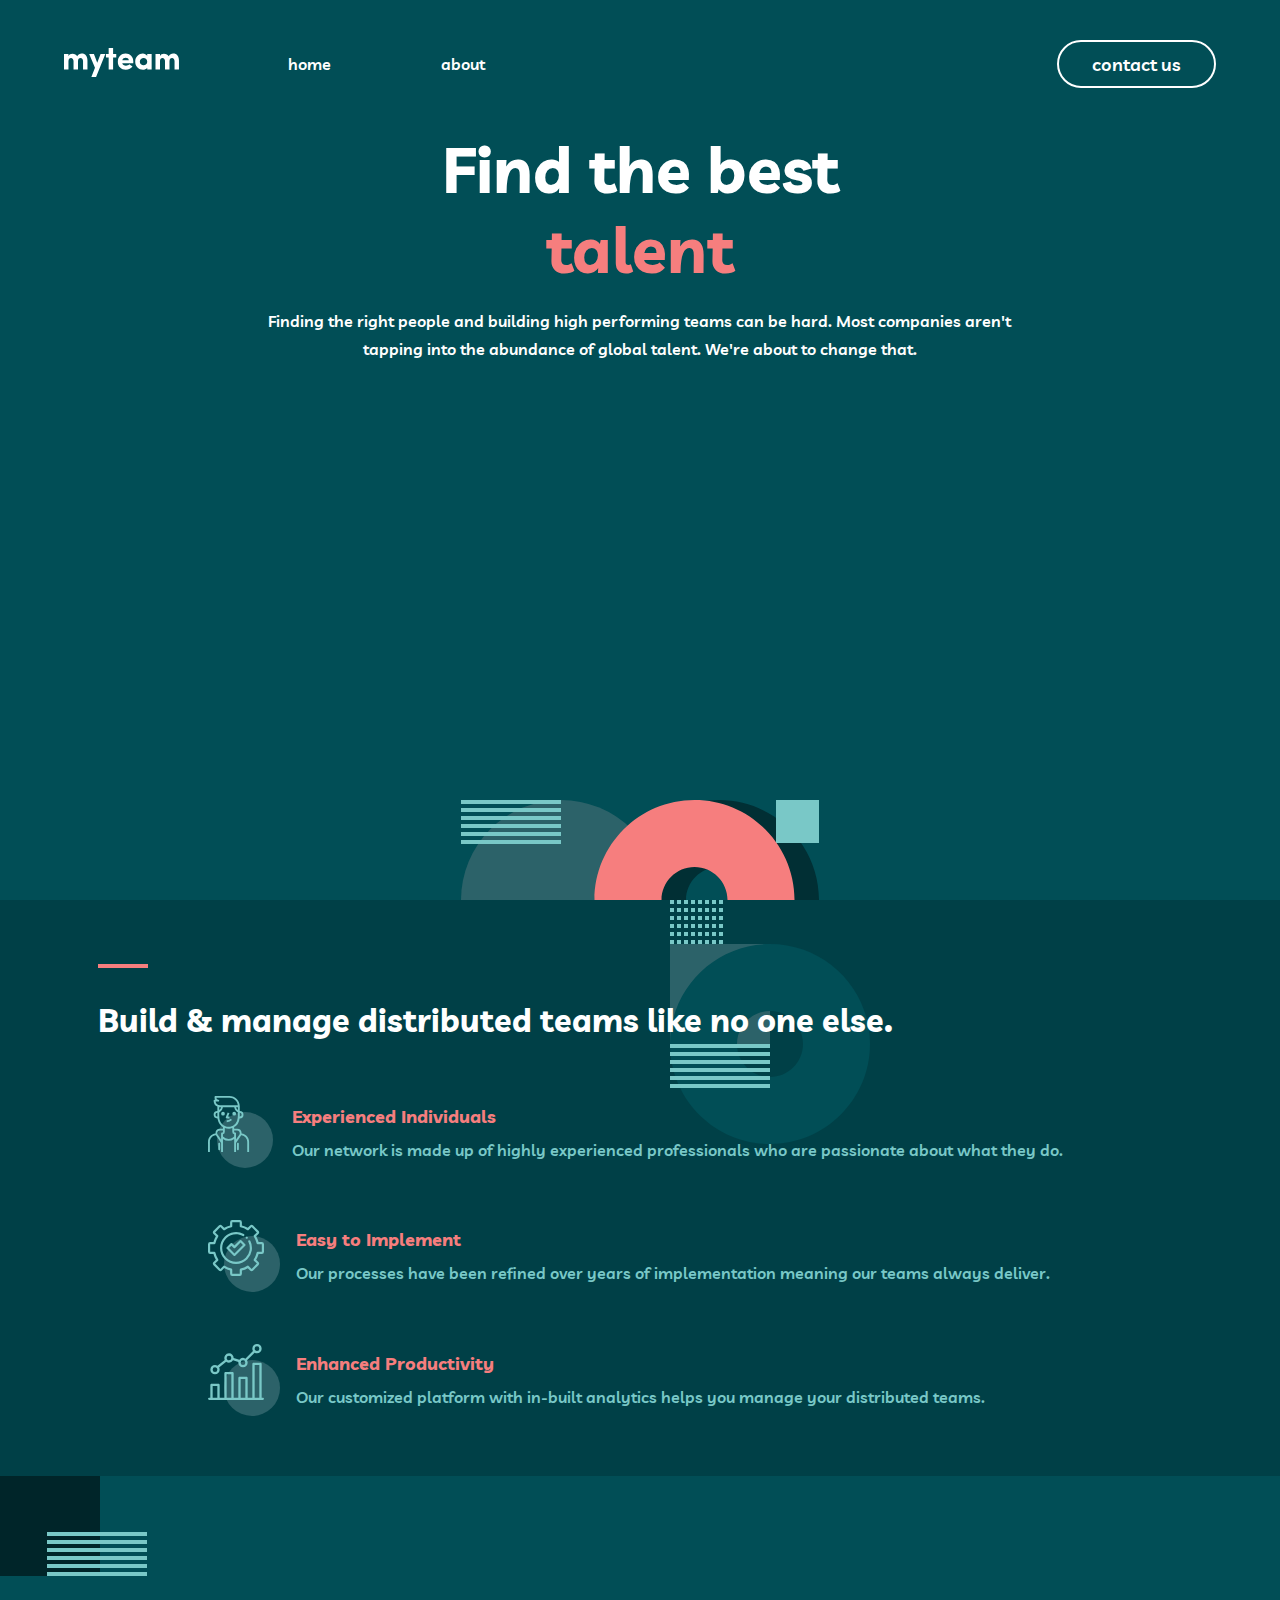
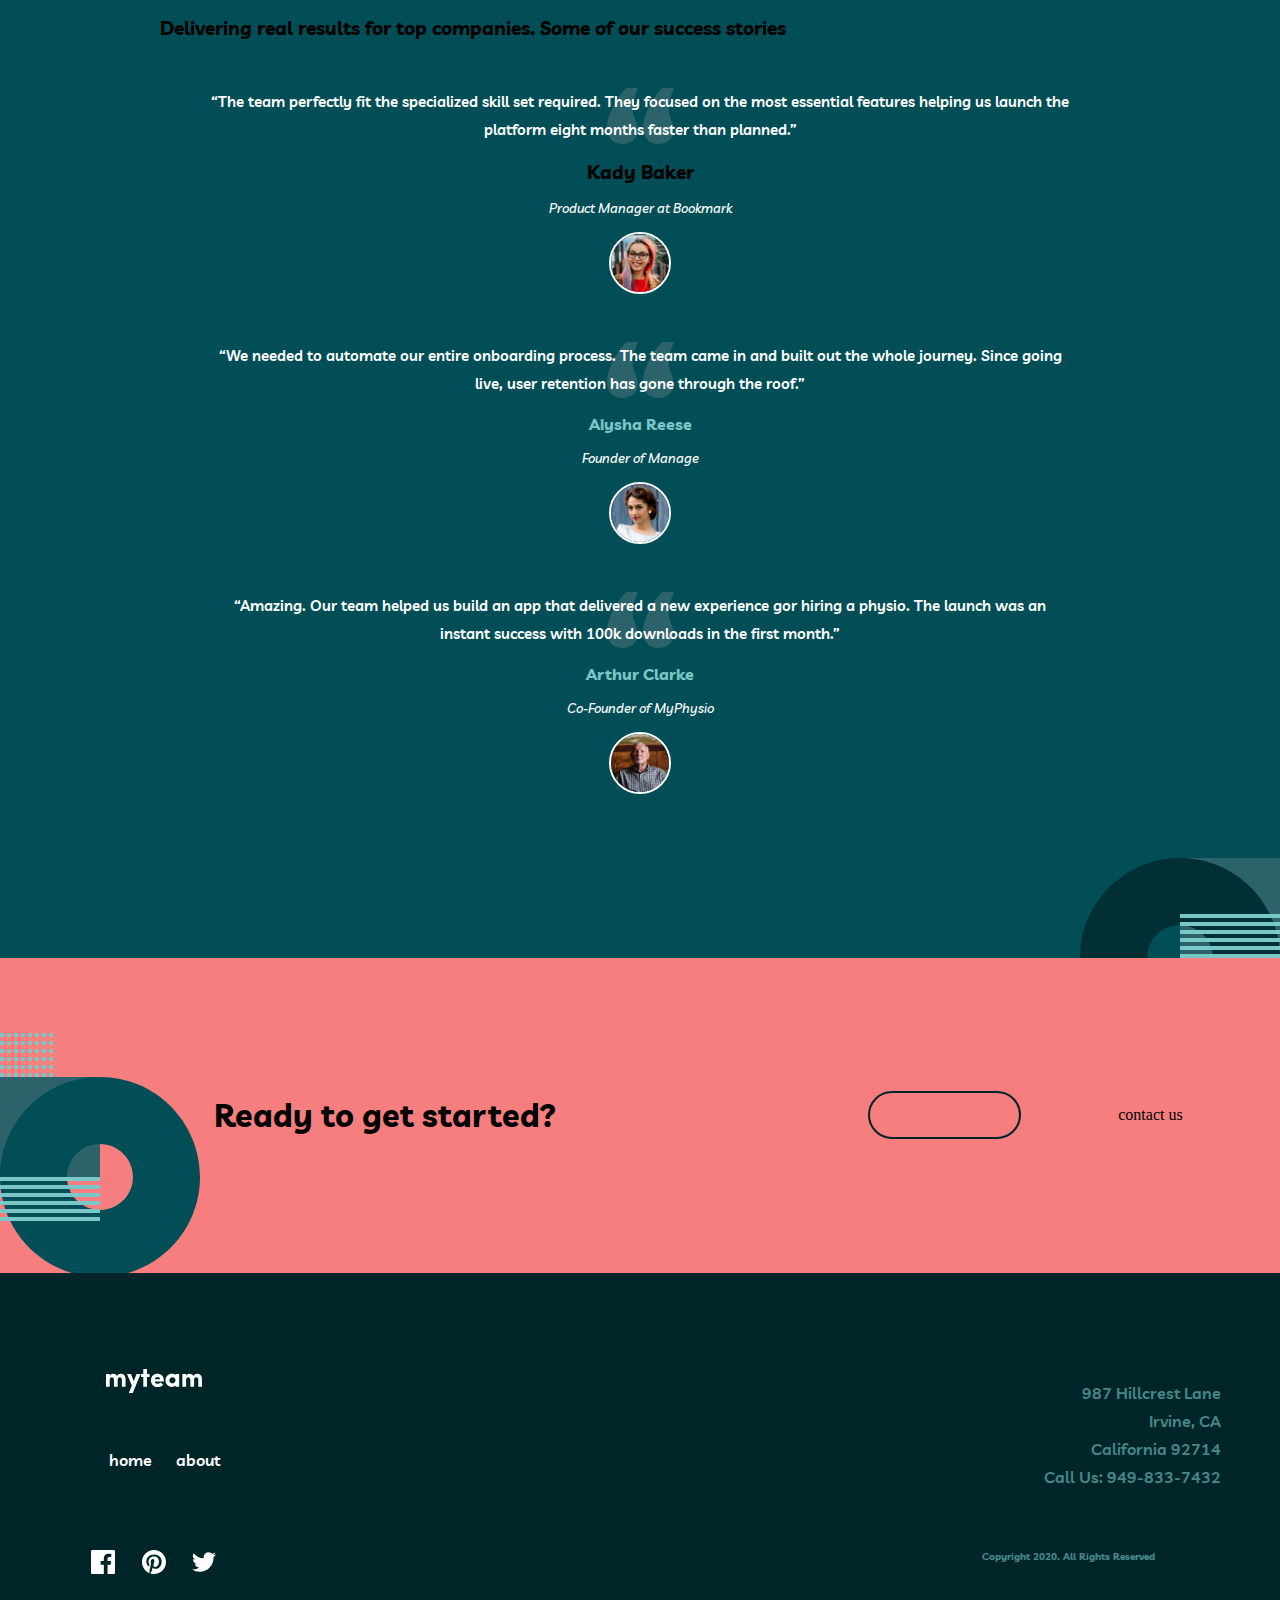
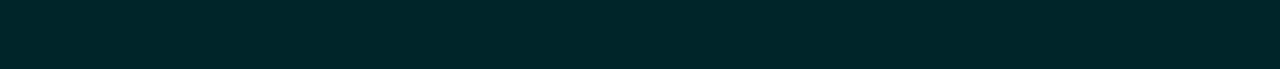
==== index.html @ 6aba8a5d "edit ahref btn" ====
<!DOCTYPE html>
<html lang="en">

<head>
  <meta charset="UTF-8">
  <meta name="viewport" content="width=device-width, initial-scale=1.0">
  <link rel="icon" type="image/png" sizes="32x32" href="./assets/favicon-32x32.png">
  <link rel="stylesheet" href="./sass/styles.css">
  <title>Frontend Mentor | myteam website challenge - Homepage</title>
</head>

<body>
  <main>
    <section class="intro-container">
      <header>
        <nav class="menu-bar">
          <div class="menu-bar__logo">
            <img src="./assets/logo.svg" alt="myteam-logo" srcset="./assets/logo.svg 128w, ./assets/logo.svg 160w"
              sizes="(min-width: 375px) 128px, (min-width:1200px) 160px">
          </div>

          <div class="ham-container">
            <div id="ham-icon" onclick="toggleMobileMenu(this)">
              <div class="bar1"></div>
              <div class="bar2"></div>
              <div class="bar3"></div>
              <ul class="mobile-menu">
                <li><a href="/">home</a></li>
                <li><a href="about.html">about</a></li>
                <a href="contact.html"><button type="button" class="contact-btn">contact Us</button></a>
              </ul>
            </div>
          </div>

          <div class="menu-bar__wrapper">
          <ul class="menu-bar__wrapper__list">
            <li><a href="/">home</a></li>
            <li><a href="about.html">about</a></li>
          </ul>
          <a href="contact.html"><div class="contact-btn">contact us</div></a>
          </div>
        </nav>
      </header>

      <section id="talent">
        <article class="talent-container">
          <div class="talent-container__content">
            <h1>Find the best <span class="highlight">talent</span></h1>
            <p>Finding the right people and building high performing teams can be hard. Most companies aren't tapping
              into the abundance of global talent. We're about to change that.
            </p>
          </div>
        </article>
      </section>
    </section>

    <section id="features">
      <article class="features-container">
        <div class="features-container__heading">
          <div class="line"></div>
          <h2>Build & manage distributed teams like no one else.</h2>
        </div>

        <div class="features-container__wrapper">
          <div class="features-container__wrapper__card">
            <div class="features-container__wrapper__card__icon">
              <img src="./assets/icon-person.svg" alt="icon-person">
            </div>
            <div class="features-container__wrapper__card__content">
              <h3>Experienced Individuals</h3>
              <p>Our network is made up of highly experienced professionals who are passionate about what they do.</p>
            </div>
          </div>

          <div class="features-container__wrapper__card">
            <div class="features-container__wrapper__card__icon">
              <img src="./assets/icon-cog.svg" alt="icon-cog">
            </div>
            <div class="features-container__wrapper__card__content">
              <h3>Easy to Implement</h3>
              <p>Our processes have been refined over years of implementation meaning our teams always deliver.</p>
            </div>
          </div>

          <div class="features-container__wrapper__card">
            <div class="features-container__wrapper__card__icon">
              <img src="./assets/icon-chart.svg" alt="icon-chart">
            </div>
            <div class="features-container__wrapper__card__content">
              <h3>Enhanced Productivity</h3>
              <p>Our customized platform with in-built analytics helps you manage your distributed teams.</p>
            </div>
          </div>
        </div>
      </article>
    </section>

    <section class="reviews">
      <article class="review-heading">
        <h3>Delivering real results for top companies. Some of our <span class="review-highlight">success
            stories</span></h3>
      </article>

      <article class="review-container">

        <div class="review-container__card">
          <q>The team perfectly fit the specialized skill set required. They focused on the most essential features
            helping us launch the platform eight months faster than planned.</q>
          <h3>Kady Baker</h3>
          <i>Product Manager at Bookmark</i>
          <div class="review-container__card__profile">
            <img src="./assets/avatar-kady.jpg" alt="avatar-kady">
          </div>
        </div>

        <div class="review-container__card">
          <q>We needed to automate our entire onboarding process. The team came in and built out the whole journey.
            Since going live, user retention has gone through the roof.</q>
          <h4>Aiysha Reese</h4>
          <i>Founder of Manage</i>
          <div class="review-container__card__profile">
            <img src="./assets/avatar-aiysha.jpg" alt="avatar-aiysha">
          </div>
        </div>

        <div class="review-container__card">
          <q>Amazing. Our team helped us build an app that delivered a new experience gor hiring a physio. The launch
            was an instant success with 100k downloads in the first month.</q>
          <h4>Arthur Clarke</h4>
          <i>Co-Founder of MyPhysio</i>
          <div class="review-container__card__profile">
            <img src="./assets/avatar-arthur.jpg" alt="avatar-arthur">
          </div>
        </div>
      </article>
    </section>

    <article class="get-started-container">
      <h5>Ready to get started?</h5>
      <a href="contact.html"></a><button class="get-started-container__btn"></button></a>
        contact us
      
    </article>
  </main>

  <footer class="footer-container">
    <nav class="footer-container__menu">
      <div class="footer-container__menu__logo">
        <img src="./assets/logo.svg" alt="logo">
      </div>
      <ul class="footer-container__menu__list">
        <li><a href="/">home</a></li>
        <li><a href="about.html">about</a></li>
      </ul>
    </nav>

    <div class="footer-container__information">
      <p>987 Hillcrest Lane</p>
      <p>Irvine, CA</p>
      <p>California 92714</p>
      <p>Call Us: 949-833-7432</p>
    </div>

    <div class="footer-container__socials">
      <img src="./assets/icon-facebook.svg" alt="icon-facebook">
      <img src="./assets/icon-pinterest.svg" alt="icon-pinterest">
      <img src="./assets/icon-twitter.svg" alt="icon-twitter">
    </div>

    <div class="footer-container__rights">
      <h6>Copyright 2020. All Rights Reserved</h6>
    </div>
  </footer>



  <script>
    function toggleMobileMenu(menu) {
      menu.classList.toggle('open');
    } /*for when the user opens the hamburger menu*/
  </script>
</body>

</html>
---- sass/styles.css ----
@import url("https://fonts.googleapis.com/css2?family=Livvic:wght@300;400;600;700&display=swap");
* {
  margin: 0;
  padding: 0;
  box-sizing: border-box;
}

a {
  text-decoration: none;
}

#ham-icon div {
  width: 20px;
  height: 3px;
  background-color: #fff;
  margin: 3px 0;
  transition: 0.4s;
  z-index: 10;
}

img {
  max-width: 100%;
  height: auto;
}

.ham-container {
  width: auto;
}

/*will rotate counterclockwise once user presses the icon which will form an X along with bar2*/
.open .bar1 {
  transform: rotate(-45deg) translate(-6px, 2px);
}
.open .bar2 {
  opacity: 0;
}
.open .bar3 {
  transform: rotate(45deg) translate(-6px, -3px);
}
.open .mobile-menu {
  display: flex;
  flex-direction: column;
  /*stacks each link on top of each other on mobile*/
  align-items: center;
  justify-content: center;
  z-index: 3;
  height: 100vh;
  margin-left: auto;
  top: 0;
  width: 70%;
  right: 0;
  box-shadow: -1px 9px 90px 180px rgba(45, 50, 77, 0.3490196078);
  border-radius: 4px;
  padding: 32px 0;
  list-style: none;
  margin-top: 0;
  margin-bottom: 0;
  font-family: "Livvic", sans-serif;
  background-color: #014e56;
  background-image: url("/assets/bg-pattern-home-2.svg");
  background-repeat: no-repeat;
  background-position: 60px 525px;
  background-size: contain;
}
.open .mobile-menu li {
  padding: 0.5rem;
}
.open .mobile-menu li a {
  color: white;
  font-weight: 600;
  font-size: 1.125rem;
}

/*once user opens the icon the links will display in a stacked view*/
.mobile-menu {
  display: none;
  position: absolute;
  top: 50px;
  /*fixed height of header*/
  left: 0;
  height: calc(70vh - 50px);
  /*takes the full remaining space of site hence width 100. set the height to 100 and subtract it from the height of header*/
  width: 100%;
  margin-top: 10px;
  font-size: 1.5rem;
  /*sets the background of the menu once user opens the icon. I want to make this transition more seamless. (future update)*/
  background-color: white;
}
.mobile-menu a {
  color: #000;
}
.mobile-menu li {
  margin-bottom: 10px;
}

.contact-btn {
  width: 159px;
  height: 48px;
  background-color: transparent;
  border: 2px solid white;
  border-radius: 24px;
  font-family: "Livvic", sans-serif;
  text-transform: lowercase;
  font-weight: 600;
  color: white;
  font-size: 1.125rem;
}

@media only screen and (min-width: 375px) {
  .intro-container {
    background-color: #014e56;
    background-image: url("/assets/bg-pattern-home-2.svg");
    background-repeat: no-repeat;
    background-position: 0px bottom;
    background-size: contain;
    height: 100vh;
  }
  .intro-container .menu-bar {
    display: flex;
    align-items: center;
    justify-content: space-between;
    width: 90%;
    margin: 0 auto;
  }
  .intro-container .menu-bar__logo {
    margin: 48px 0;
  }
  .intro-container .menu-bar__wrapper {
    display: none;
  }
  .intro-container .talent-container {
    width: 90%;
    margin: 0 auto;
  }
  .intro-container .talent-container__content {
    display: flex;
    flex-direction: column;
    align-items: center;
    font-family: "Livvic", sans-serif;
    text-align: center;
    gap: 1.125rem;
  }
  .intro-container .talent-container__content h1 {
    font-size: 2.5rem;
    color: white;
    margin: 0 auto;
    width: 70%;
  }
  .intro-container .talent-container__content h1 .highlight {
    color: #f67e7e;
  }
  .intro-container .talent-container__content p {
    color: white;
    font-weight: 600;
    line-height: 1.75rem;
  }
  .features-container {
    background-color: #004047;
    background-image: url("/assets/bg-pattern-home-3.svg");
    background-repeat: no-repeat;
    background-size: auto;
    background-position: 280px 0px;
  }
  .features-container__heading {
    display: flex;
    flex-direction: column;
    gap: 32px;
    width: 65%;
    margin-left: 24px;
    margin-bottom: 56px;
  }
  .features-container__heading h2 {
    font-size: 2rem;
    font-weight: 700;
    font-family: "Livvic", sans-serif;
    color: white;
  }
  .features-container__heading .line {
    width: 50px;
    height: 4px;
    background-color: #f67e7e;
    margin-top: 4rem;
  }
  .features-container__wrapper {
    display: flex;
    flex-direction: column;
    gap: 3rem;
    width: 90%;
    margin: 0 auto;
    padding-bottom: 56px;
  }
  .features-container__wrapper__card {
    display: flex;
    align-items: center;
    justify-content: center;
    flex-direction: column;
    width: 100%;
    margin: 0 auto;
    gap: 16px;
  }
  .features-container__wrapper__card__content {
    display: flex;
    flex-direction: column;
    align-items: center;
    justify-content: center;
    gap: 8px;
    width: 90%;
    margin: 0 auto;
    text-align: center;
    font-family: "Livvic", sans-serif;
  }
  .features-container__wrapper__card__content h3 {
    color: #f67e7e;
    font-size: 1.125rem;
    font-weight: 700;
  }
  .features-container__wrapper__card__content p {
    color: #79c8c7;
    font-weight: 600;
    line-height: 1.75rem;
  }
  .reviews {
    background-color: #014e56;
    background-image: url("/assets/bg-pattern-home-5.svg"), url(/assets/bg-pattern-home-4-about-3.svg);
    background-repeat: no-repeat, no-repeat;
    background-position: right bottom, 0% top;
  }
  .review-heading {
    width: 90%;
    margin: 0 auto;
    font-family: "Livvic", sans-serif;
    margin-bottom: 48px;
    padding-top: 140px;
  }
  .review-heading h2 {
    font-size: 2rem;
    font-weight: 700;
    text-align: center;
    color: white;
  }
  .review-heading h2 .review-highlight {
    color: #79c8c7;
  }
  .review-container {
    display: flex;
    flex-direction: column;
    align-items: center;
    justify-content: center;
    width: 90%;
    margin: 0 auto;
    gap: 48px;
    padding-bottom: 164px;
  }
  .review-container__card {
    display: flex;
    flex-direction: column;
    align-items: center;
    text-align: center;
    font-family: "Livvic", sans-serif;
    background-image: url("/assets/icon-quotes.svg");
    background-repeat: no-repeat;
    background-position-x: 50%;
    gap: 16px;
  }
  .review-container__card q {
    color: white;
    line-height: 1.75rem;
    font-size: 15px;
    font-weight: 600;
  }
  .review-container__card h4 {
    font-weight: 700;
    color: #79c8c7;
  }
  .review-container__card i {
    color: white;
    font-size: 13px;
    font-weight: 500;
  }
  .review-container__card__profile {
    width: 62px;
    height: 62px;
    border: 2px solid white;
    border-radius: 50%;
  }
  .review-container__card__profile img {
    border-radius: 50%;
  }
  .get-started-container {
    background-color: #f67e7e;
    height: 60vh;
    display: flex;
    flex-direction: column;
    justify-content: center;
    align-items: center;
    background-image: url("/assets/bg-pattern-home-3.svg");
    background-repeat: no-repeat;
    background-size: 200px;
    background-position: 0px 310px;
  }
  .get-started-container h5 {
    font-family: "Livvic", sans-serif;
    font-size: 2rem;
    width: 80%;
    text-align: center;
    font-weight: 700;
    margin-bottom: 30px;
  }
  .get-started-container a {
    color: #002529;
  }
  .get-started-container__btn {
    width: 153px;
    height: 48px;
    background-color: transparent;
    border: 2px solid #002529;
    border-radius: 24px;
    font-family: "Livvic", sans-serif;
    font-weight: 600;
    font-size: 1.125rem;
  }
  .footer-container {
    height: 55vh;
    background-color: #002529;
    width: 100%;
    font-family: "Livvic", sans-serif;
  }
  .footer-container__menu {
    display: flex;
    flex-direction: column;
    align-items: center;
    justify-content: center;
    gap: 24px;
  }
  .footer-container__menu__logo {
    margin-top: 66px;
    width: 96px;
  }
  .footer-container__menu__list {
    list-style: none;
    display: flex;
    align-items: center;
    justify-content: space-evenly;
    width: 50%;
  }
  .footer-container__menu__list a {
    color: white;
    font-weight: 600;
  }
  .footer-container__information {
    color: #79c8c7;
    display: flex;
    flex-direction: column;
    justify-content: center;
    align-items: center;
    line-height: 1.75rem;
    margin: 24px auto 40px auto;
    font-weight: 600;
    opacity: 0.6;
  }
  .footer-container__socials {
    display: flex;
    align-items: center;
    justify-content: space-evenly;
    width: 30%;
    margin: 0 auto 16px auto;
  }
  .footer-container__rights {
    text-align: center;
    font-weight: 600;
    color: #79c8c7;
    font-size: 15px;
    opacity: 0.6;
  }
}
@media only screen and (min-width: 768px) {
  .ham-container {
    display: none;
  }
  .intro-container {
    background-position: 50% bottom;
    background-size: 358px;
  }
  .intro-container .menu-bar__wrapper {
    display: flex;
    align-items: center;
    width: 100%;
  }
  .intro-container .menu-bar__wrapper__list {
    display: flex;
    align-items: center;
    justify-content: space-evenly;
    list-style: none;
    font-family: "Livvic", sans-serif;
    color: white;
    width: 40%;
    margin-right: auto;
  }
  .intro-container .menu-bar__wrapper__list a {
    font-weight: 600;
    color: white;
  }
  .intro-container .menu-bar__wrapper .contact-btn {
    display: flex;
    align-items: center;
    justify-content: center;
  }
  .intro-container .talent-container__content h1 {
    font-size: 4rem;
    width: 50%;
  }
  .intro-container .talent-container__content p {
    width: 65%;
  }
  .features-container {
    background-position: 670px 0px;
  }
  .features-container__heading {
    margin-left: 98px;
  }
  .features-container__heading h2 {
    font-size: 2rem;
  }
  .features-container__wrapper__card {
    flex-direction: row;
    width: 75%;
  }
  .features-container__wrapper__card__content {
    align-items: flex-start;
    text-align: left;
  }
  .review-heading {
    width: 75%;
  }
  .review-container__card {
    width: 75%;
  }
  .get-started-container {
    height: 35vh;
    flex-direction: row;
    align-items: center;
    justify-content: space-evenly;
    background-position: 0px 75px;
  }
  .get-started-container h5 {
    margin: 0;
    width: 45%;
  }
  .footer-container {
    height: 44vh;
    position: relative;
  }
  .footer-container__menu {
    position: absolute;
    width: 14%;
    right: 84.47%;
    top: -40%;
    left: 5%;
    bottom: 0%;
    gap: 53px;
  }
  .footer-container__menu__logo {
    margin-top: 56px;
  }
  .footer-container__menu__list {
    gap: 24px;
  }
  .footer-container__information {
    position: absolute;
    width: 36%;
    align-items: flex-end;
    left: 59.36%;
    right: 0%;
    top: -18%;
    bottom: 0%;
    margin: 0;
  }
  .footer-container__socials {
    position: absolute;
    top: 70%;
    width: 14%;
    left: 5%;
  }
  .footer-container__rights {
    position: absolute;
    width: 33%;
    top: 70%;
    right: 0%;
  }
}
@media only screen and (min-width: 1440px) {
  .intro-container {
    background-position: 85% bottom, -18%;
    background-image: url("/assets/bg-pattern-home-2.svg"), url(/assets/bg-pattern-home-1.svg);
    background-repeat: no-repeat, no-repeat;
  }
  .intro-container .menu-bar {
    width: 80%;
  }
  .intro-container .menu-bar__wrapper__list {
    width: 10%;
    margin-left: 5%;
    gap: 40px;
  }
  .intro-container .menu-bar__wrapper__list a {
    transition: all 250ms ease-in-out;
  }
  .intro-container .menu-bar__wrapper__list a:not([disabled]):hover {
    cursor: pointer;
    color: #f67e7e;
  }
  .intro-container .menu-bar__wrapper .contact-btn {
    transition: all 250ms ease-in-out;
  }
  .intro-container .menu-bar__wrapper .contact-btn:not([disabled]):hover {
    cursor: pointer;
    background-color: white;
    color: #002529;
  }
  .intro-container .talent-container__content {
    flex-direction: row;
    text-align: left;
    justify-content: center;
    margin-top: 129px;
  }
  .intro-container .talent-container__content h1 {
    font-size: 100px;
    width: 44%;
    margin: 0;
  }
  .intro-container .talent-container__content p {
    width: 30%;
  }
  .features-container {
    height: 91vh;
    display: flex;
    align-items: center;
    background-position: 105% 100%;
  }
  .features-container__heading {
    position: relative;
    top: -15%;
  }
  .features-container__heading h2 {
    font-size: 3rem;
  }
  .features-container__wrapper__card__content p {
    width: 81%;
  }
  .review-heading {
    width: 65%;
  }
  .review-heading h2 {
    font-size: 3rem;
  }
  .review-container {
    flex-direction: row;
  }
  .review-container__card q {
    width: 90%;
  }
  .review-container__card h4 {
    font-size: 1.125rem;
  }
  .get-started-container h5 {
    font-size: 3rem;
  }
  .get-started-container__btn {
    transition: all 250ms ease-in-out;
  }
  .get-started-container__btn:not([disabled]):hover {
    cursor: pointer;
    background-color: #002529;
    color: white;
  }
  .footer-container {
    height: 26vh;
  }
  .footer-container__menu {
    gap: 25px;
  }
  .footer-container__menu__list a {
    transition: all 250ms ease-in-out;
  }
  .footer-container__menu__list a:not([disabled]):hover {
    cursor: pointer;
    color: #f67e7e;
  }
  .footer-container__information {
    left: 29.04%;
    width: 40%;
    align-items: flex-start;
    top: 5%;
  }
  .footer-container__socials {
    right: 8%;
    left: auto;
    top: 30%;
  }
  .footer-container__socials img:not([disabled]):hover {
    cursor: pointer;
  }
}/*# sourceMappingURL=styles.css.map */
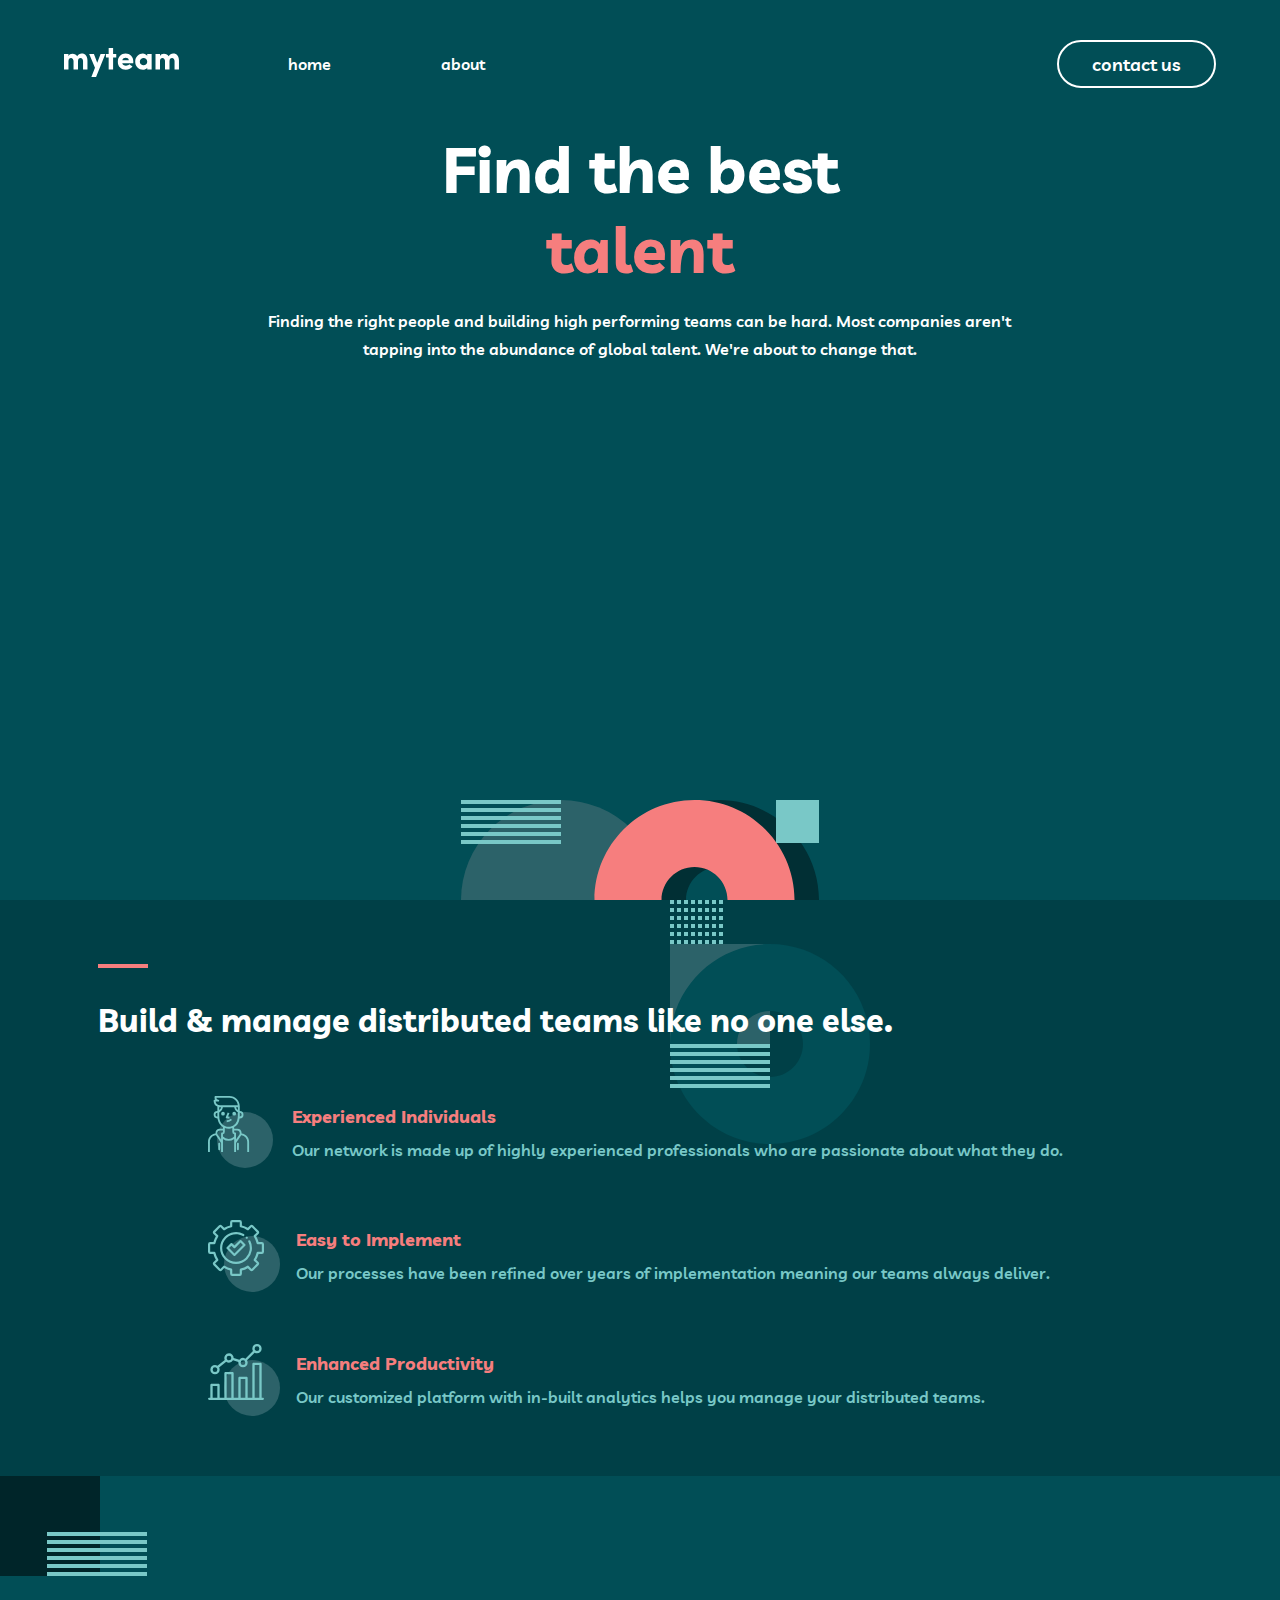
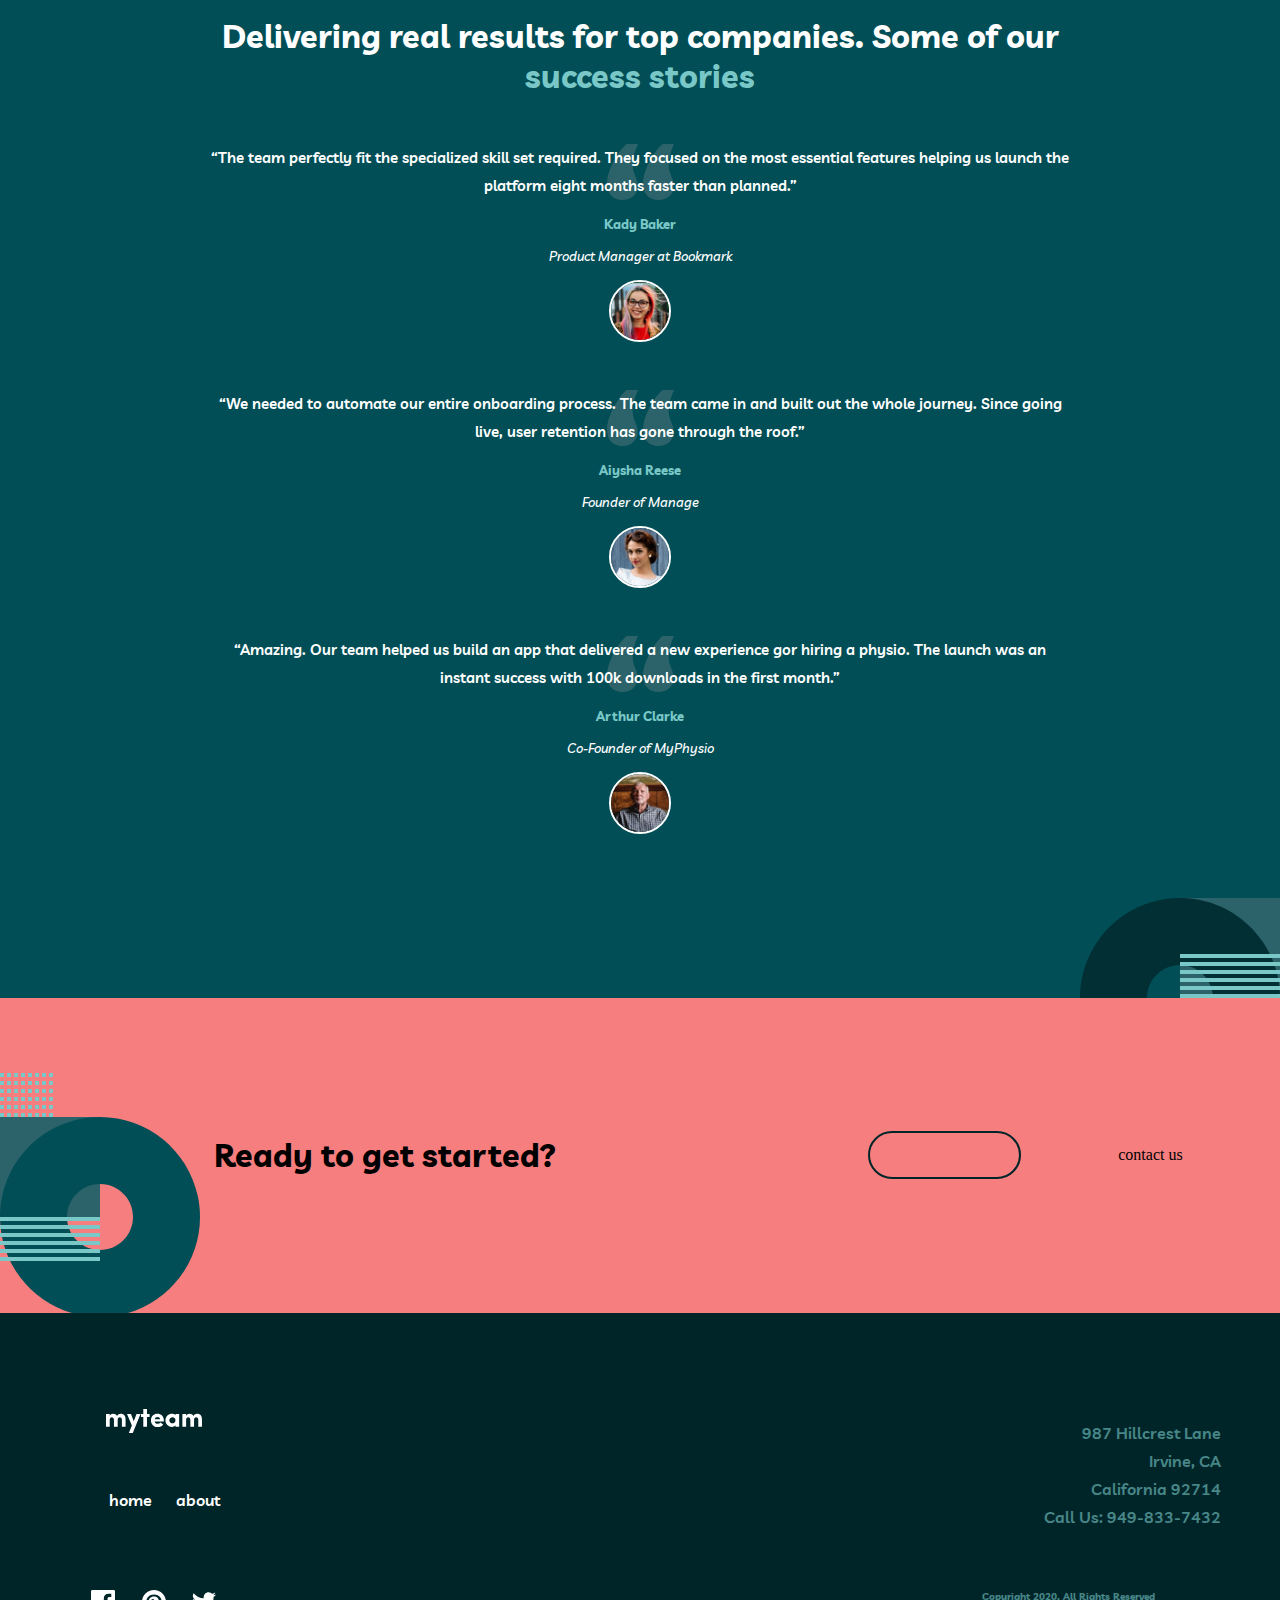
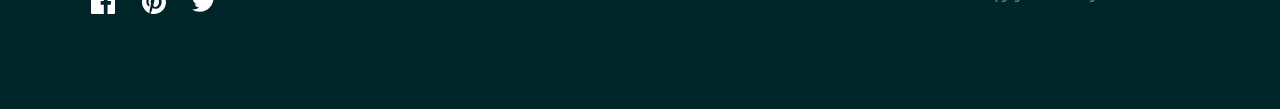
==== commit 0283cc8d: "added card button functionality" ====
--- a/index.html
+++ b/index.html
@@ -6,7 +6,7 @@
   <meta name="viewport" content="width=device-width, initial-scale=1.0">
   <link rel="icon" type="image/png" sizes="32x32" href="./assets/favicon-32x32.png">
   <link rel="stylesheet" href="./sass/styles.css">
-  <title>Frontend Mentor | myteam website challenge - Homepage</title>
+  <title>Frontend Mentor | MyTeam Website Challenge - Homepage</title>
 </head>
 
 <body>
@@ -15,7 +15,7 @@
       <header>
         <nav class="menu-bar">
           <div class="menu-bar__logo">
-            <img src="./assets/logo.svg" alt="myteam-logo" srcset="./assets/logo.svg 128w, ./assets/logo.svg 160w"
+            <img src="./assets/logo.svg" alt="" srcset="./assets/logo.svg 128w, ./assets/logo.svg 160w"
               sizes="(min-width: 375px) 128px, (min-width:1200px) 160px">
           </div>
 
@@ -97,8 +97,8 @@
 
     <section class="reviews">
       <article class="review-heading">
-        <h3>Delivering real results for top companies. Some of our <span class="review-highlight">success
-            stories</span></h3>
+        <h4>Delivering real results for top companies. Some of our <span class="review-highlight">success
+            stories</span></h4>
       </article>
 
       <article class="review-container">
@@ -106,7 +106,7 @@
         <div class="review-container__card">
           <q>The team perfectly fit the specialized skill set required. They focused on the most essential features
             helping us launch the platform eight months faster than planned.</q>
-          <h3>Kady Baker</h3>
+          <h5>Kady Baker</h5>
           <i>Product Manager at Bookmark</i>
           <div class="review-container__card__profile">
             <img src="./assets/avatar-kady.jpg" alt="avatar-kady">
@@ -116,7 +116,7 @@
         <div class="review-container__card">
           <q>We needed to automate our entire onboarding process. The team came in and built out the whole journey.
             Since going live, user retention has gone through the roof.</q>
-          <h4>Aiysha Reese</h4>
+          <h5>Aiysha Reese</h5>
           <i>Founder of Manage</i>
           <div class="review-container__card__profile">
             <img src="./assets/avatar-aiysha.jpg" alt="avatar-aiysha">
@@ -126,7 +126,7 @@
         <div class="review-container__card">
           <q>Amazing. Our team helped us build an app that delivered a new experience gor hiring a physio. The launch
             was an instant success with 100k downloads in the first month.</q>
-          <h4>Arthur Clarke</h4>
+          <h5>Arthur Clarke</h5>
           <i>Co-Founder of MyPhysio</i>
           <div class="review-container__card__profile">
             <img src="./assets/avatar-arthur.jpg" alt="avatar-arthur">
--- a/sass/styles.css
+++ b/sass/styles.css
@@ -232,13 +232,13 @@
     margin-bottom: 48px;
     padding-top: 140px;
   }
-  .review-heading h2 {
+  .review-heading h4 {
     font-size: 2rem;
     font-weight: 700;
     text-align: center;
     color: white;
   }
-  .review-heading h2 .review-highlight {
+  .review-heading h4 .review-highlight {
     color: #79c8c7;
   }
   .review-container {
@@ -268,7 +268,7 @@
     font-size: 15px;
     font-weight: 600;
   }
-  .review-container__card h4 {
+  .review-container__card h5 {
     font-weight: 700;
     color: #79c8c7;
   }
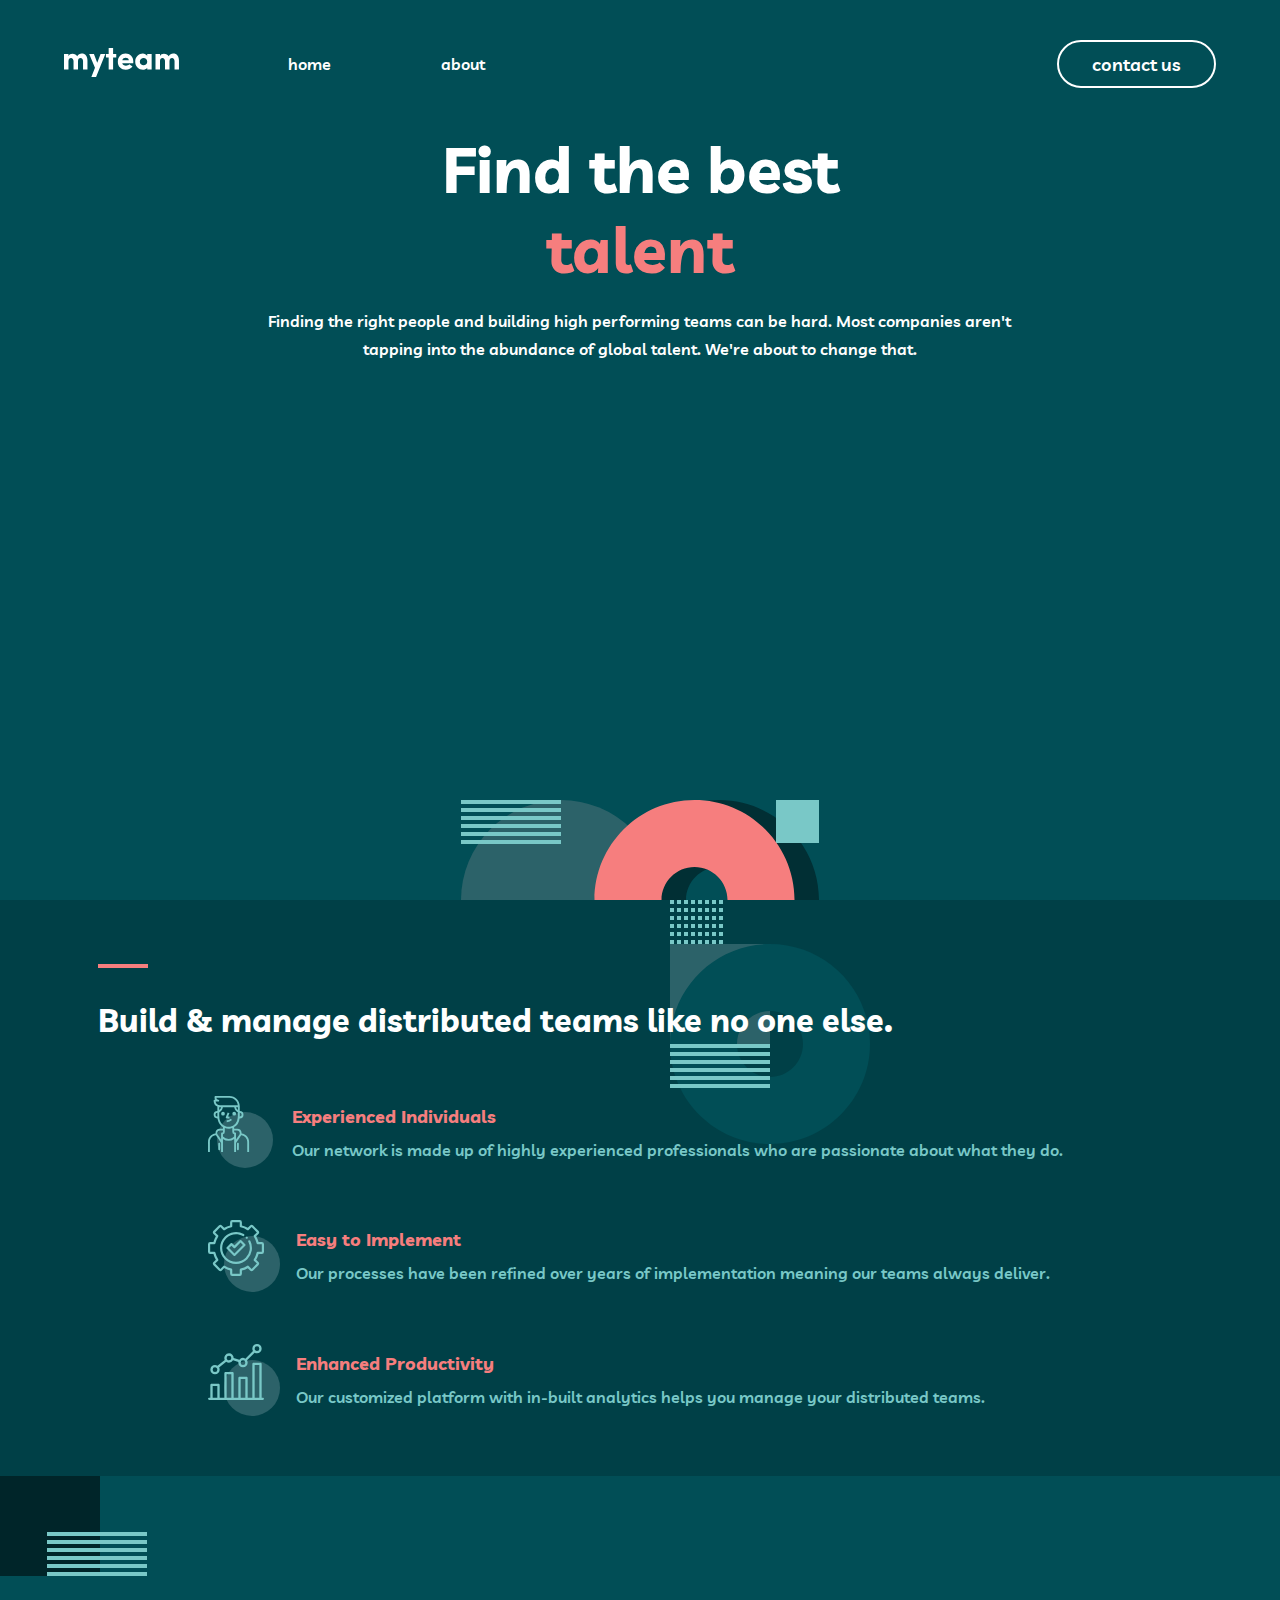
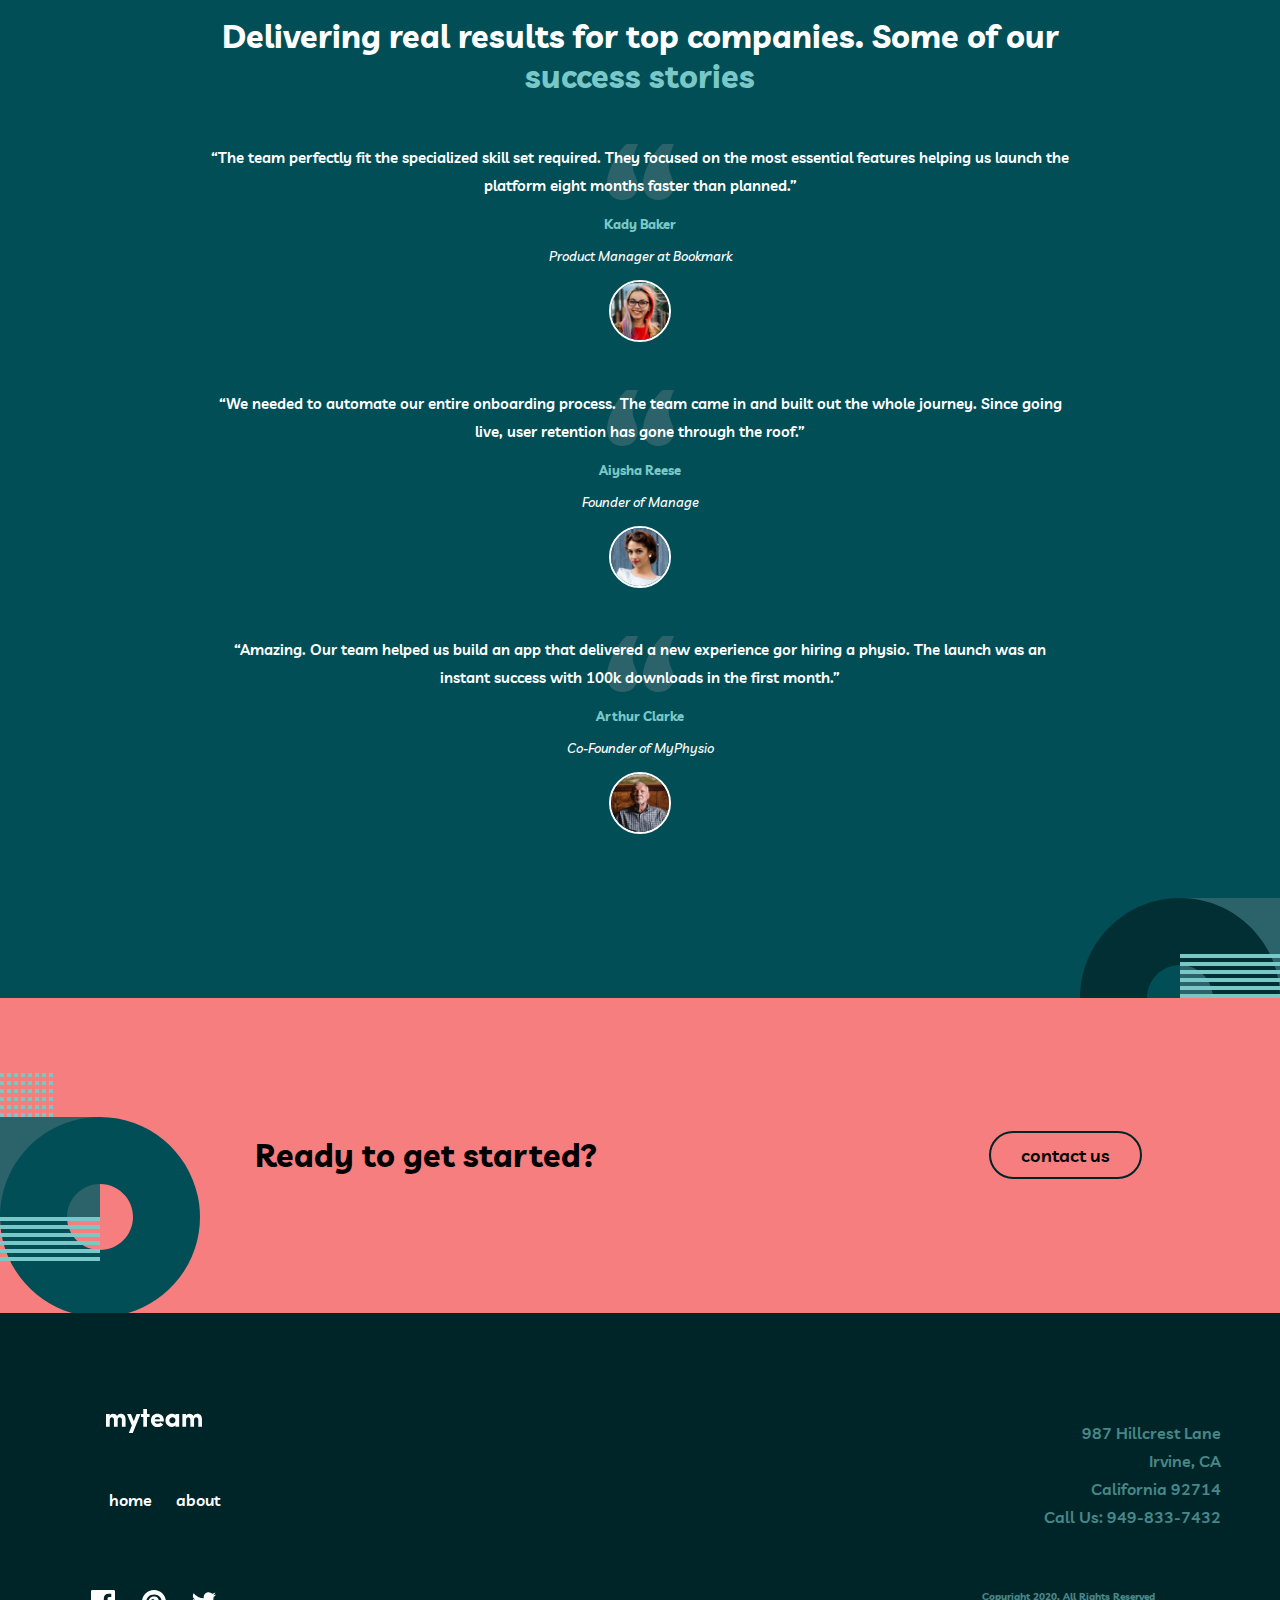
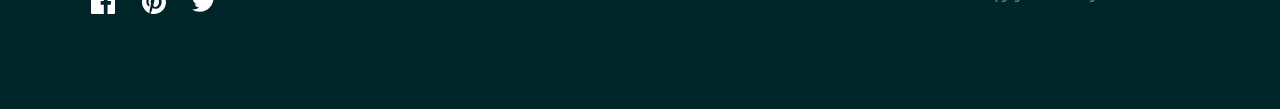
==== commit 5f7414a4: "typo fixed" ====
--- a/index.html
+++ b/index.html
@@ -137,8 +137,8 @@
 
     <article class="get-started-container">
       <h5>Ready to get started?</h5>
-      <a href="contact.html"></a><button class="get-started-container__btn"></button></a>
-        contact us
+      <a href="contact.html"></a><button class="get-started-container__btn">contact us</button></a>
+        
       
     </article>
   </main>
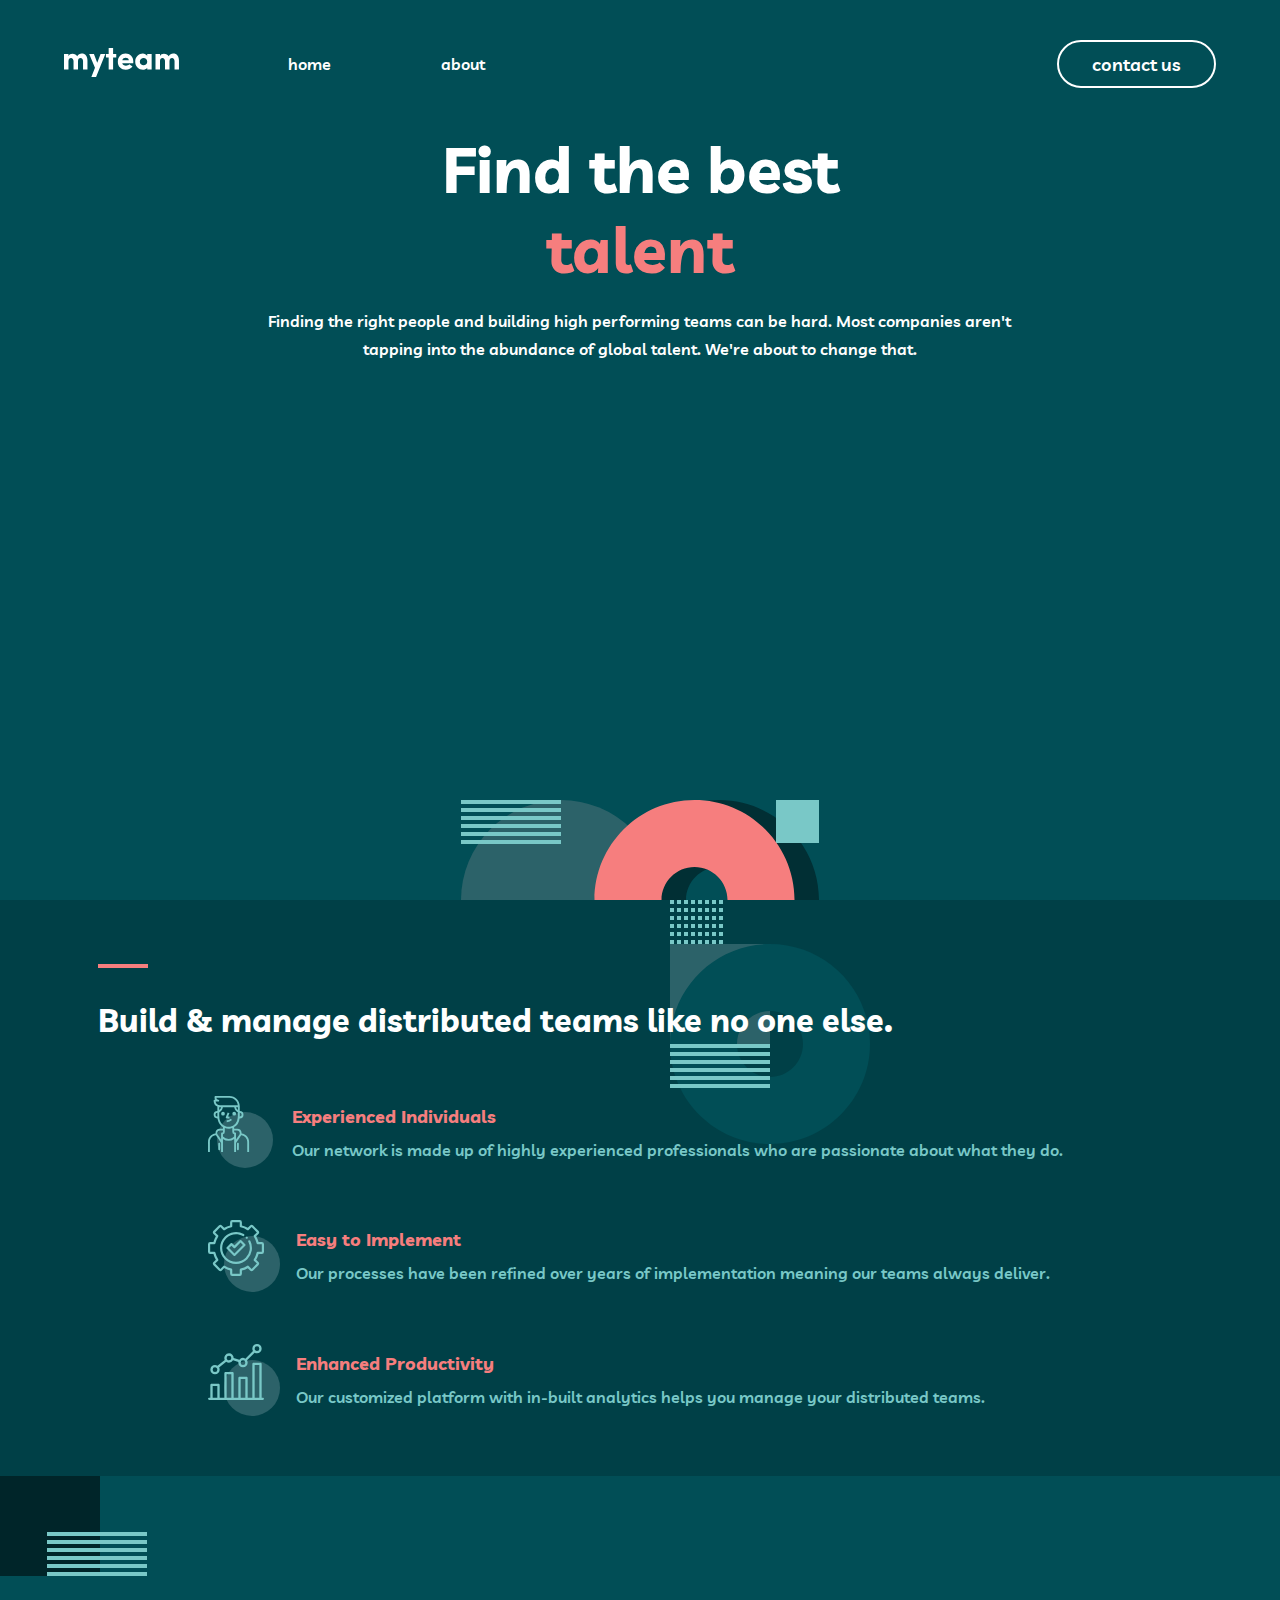
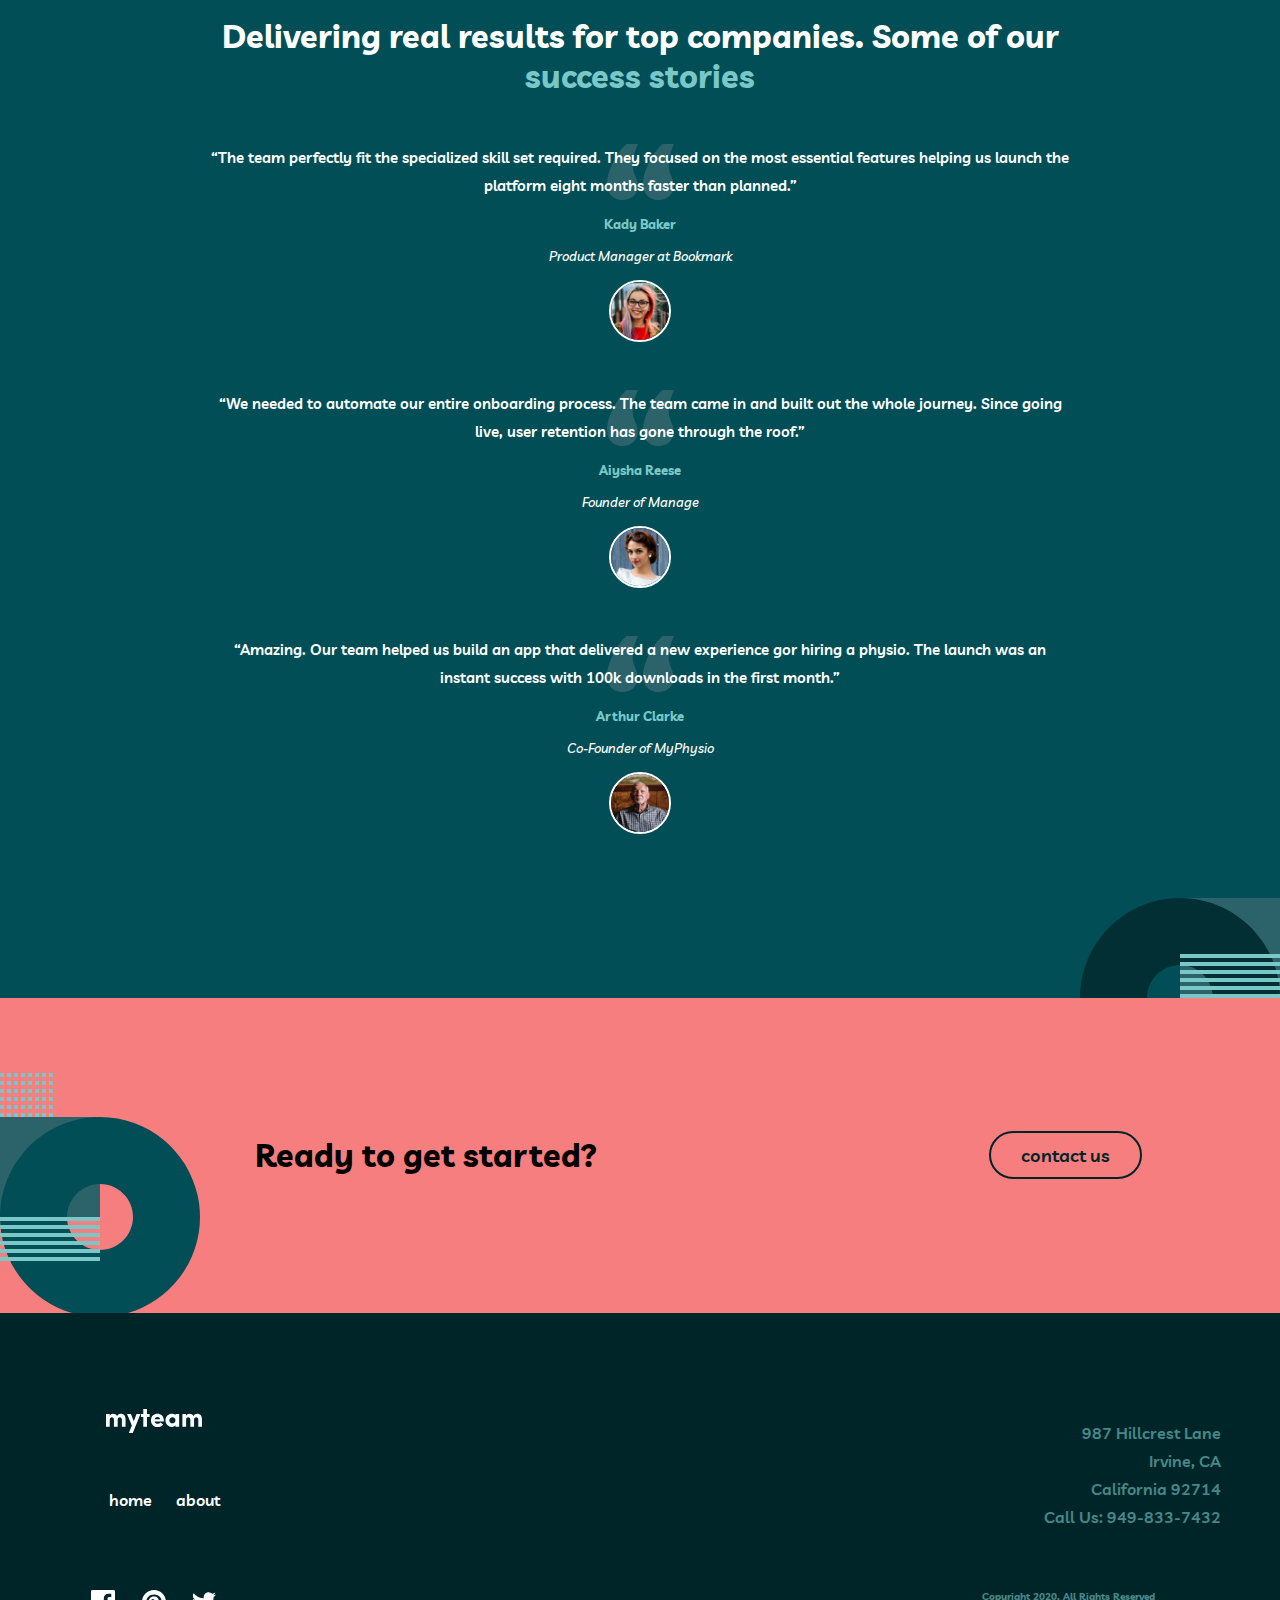
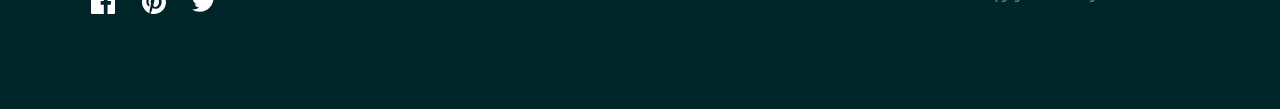
==== commit 778e09d6: "ahref contact redirected" ====
--- a/index.html
+++ b/index.html
@@ -137,7 +137,7 @@
 
     <article class="get-started-container">
       <h5>Ready to get started?</h5>
-      <a href="contact.html"></a><button class="get-started-container__btn">contact us</button></a>
+      <a href="./contact.html"></a><button class="get-started-container__btn">contact us</button></a>
         
       
     </article>
--- a/sass/styles.css
+++ b/sass/styles.css
@@ -59,7 +59,7 @@
   background-color: #014e56;
   background-image: url("/assets/bg-pattern-home-2.svg");
   background-repeat: no-repeat;
-  background-position: 60px 525px;
+  background-position: right bottom;
   background-size: contain;
 }
 .open .mobile-menu li {
@@ -306,9 +306,6 @@
     font-weight: 700;
     margin-bottom: 30px;
   }
-  .get-started-container a {
-    color: #002529;
-  }
   .get-started-container__btn {
     width: 153px;
     height: 48px;
@@ -317,6 +314,7 @@
     border-radius: 24px;
     font-family: "Livvic", sans-serif;
     font-weight: 600;
+    color: #002529;
     font-size: 1.125rem;
   }
   .footer-container {
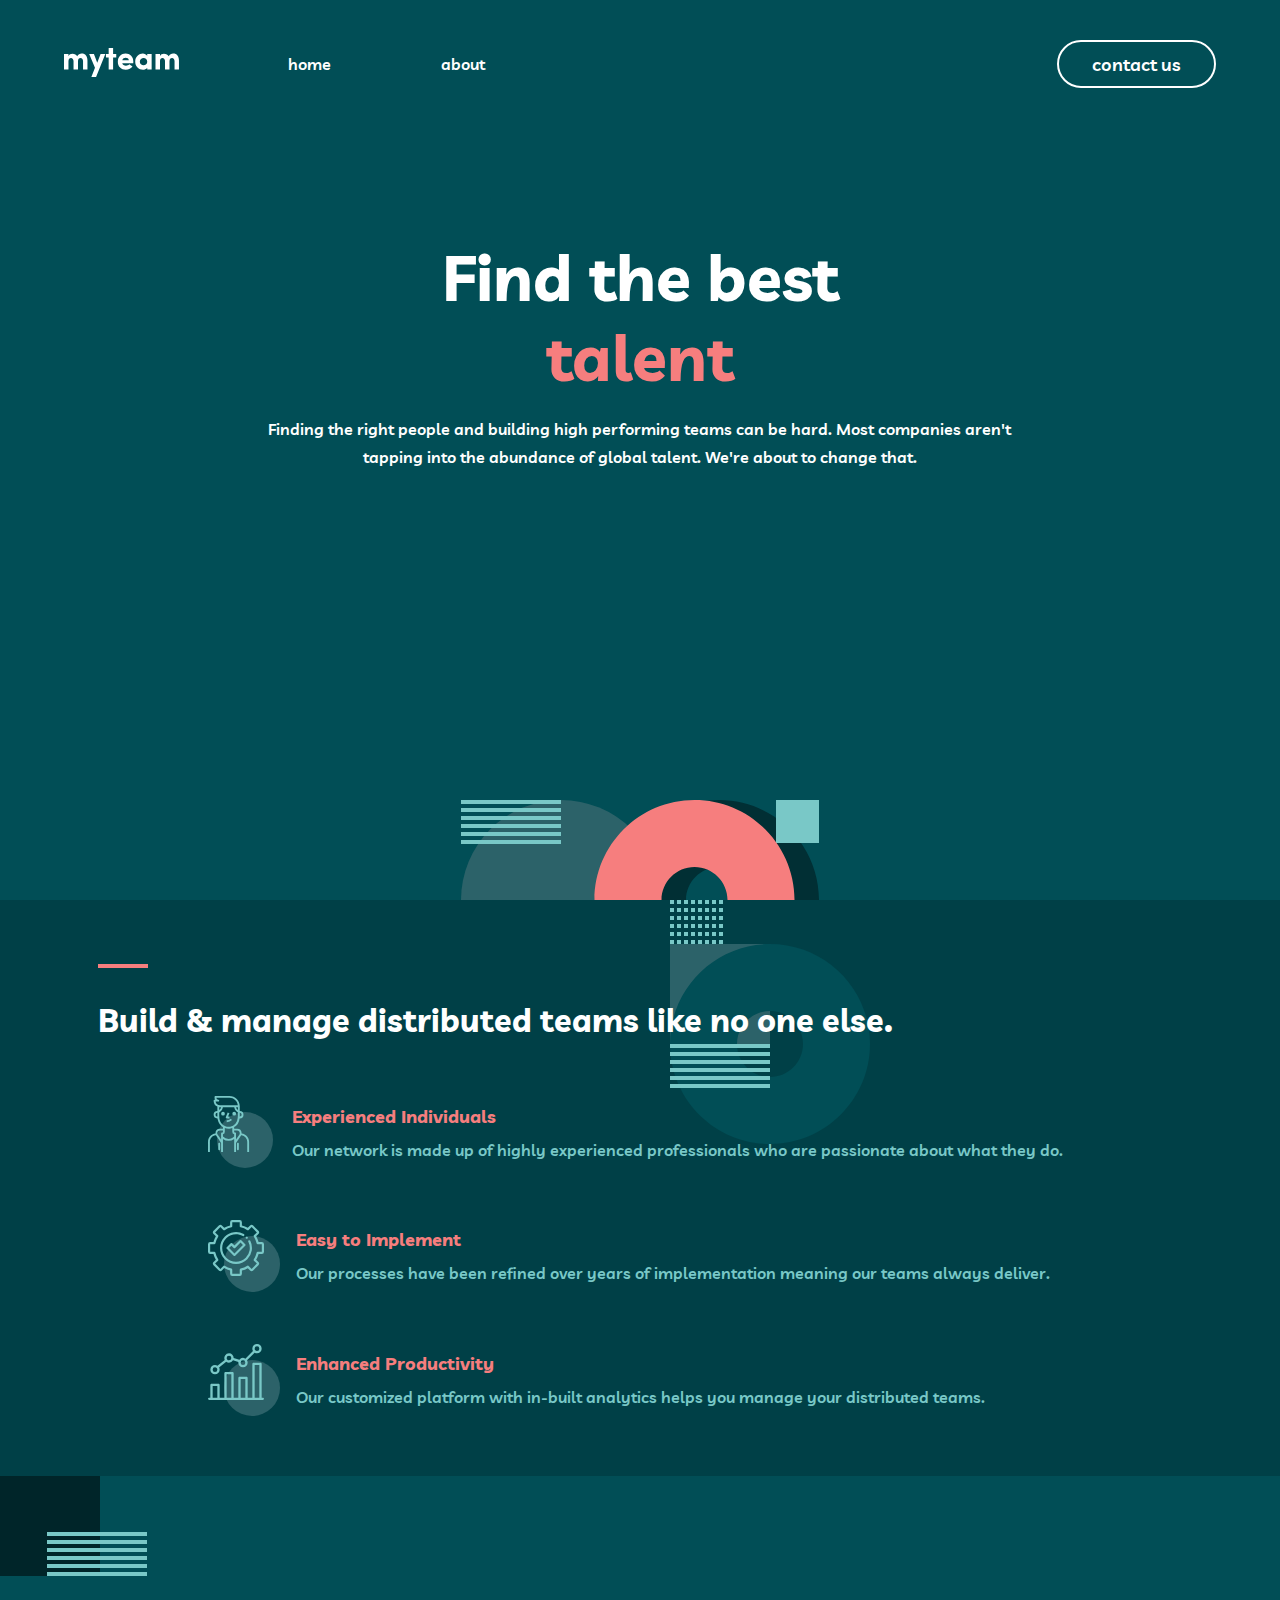
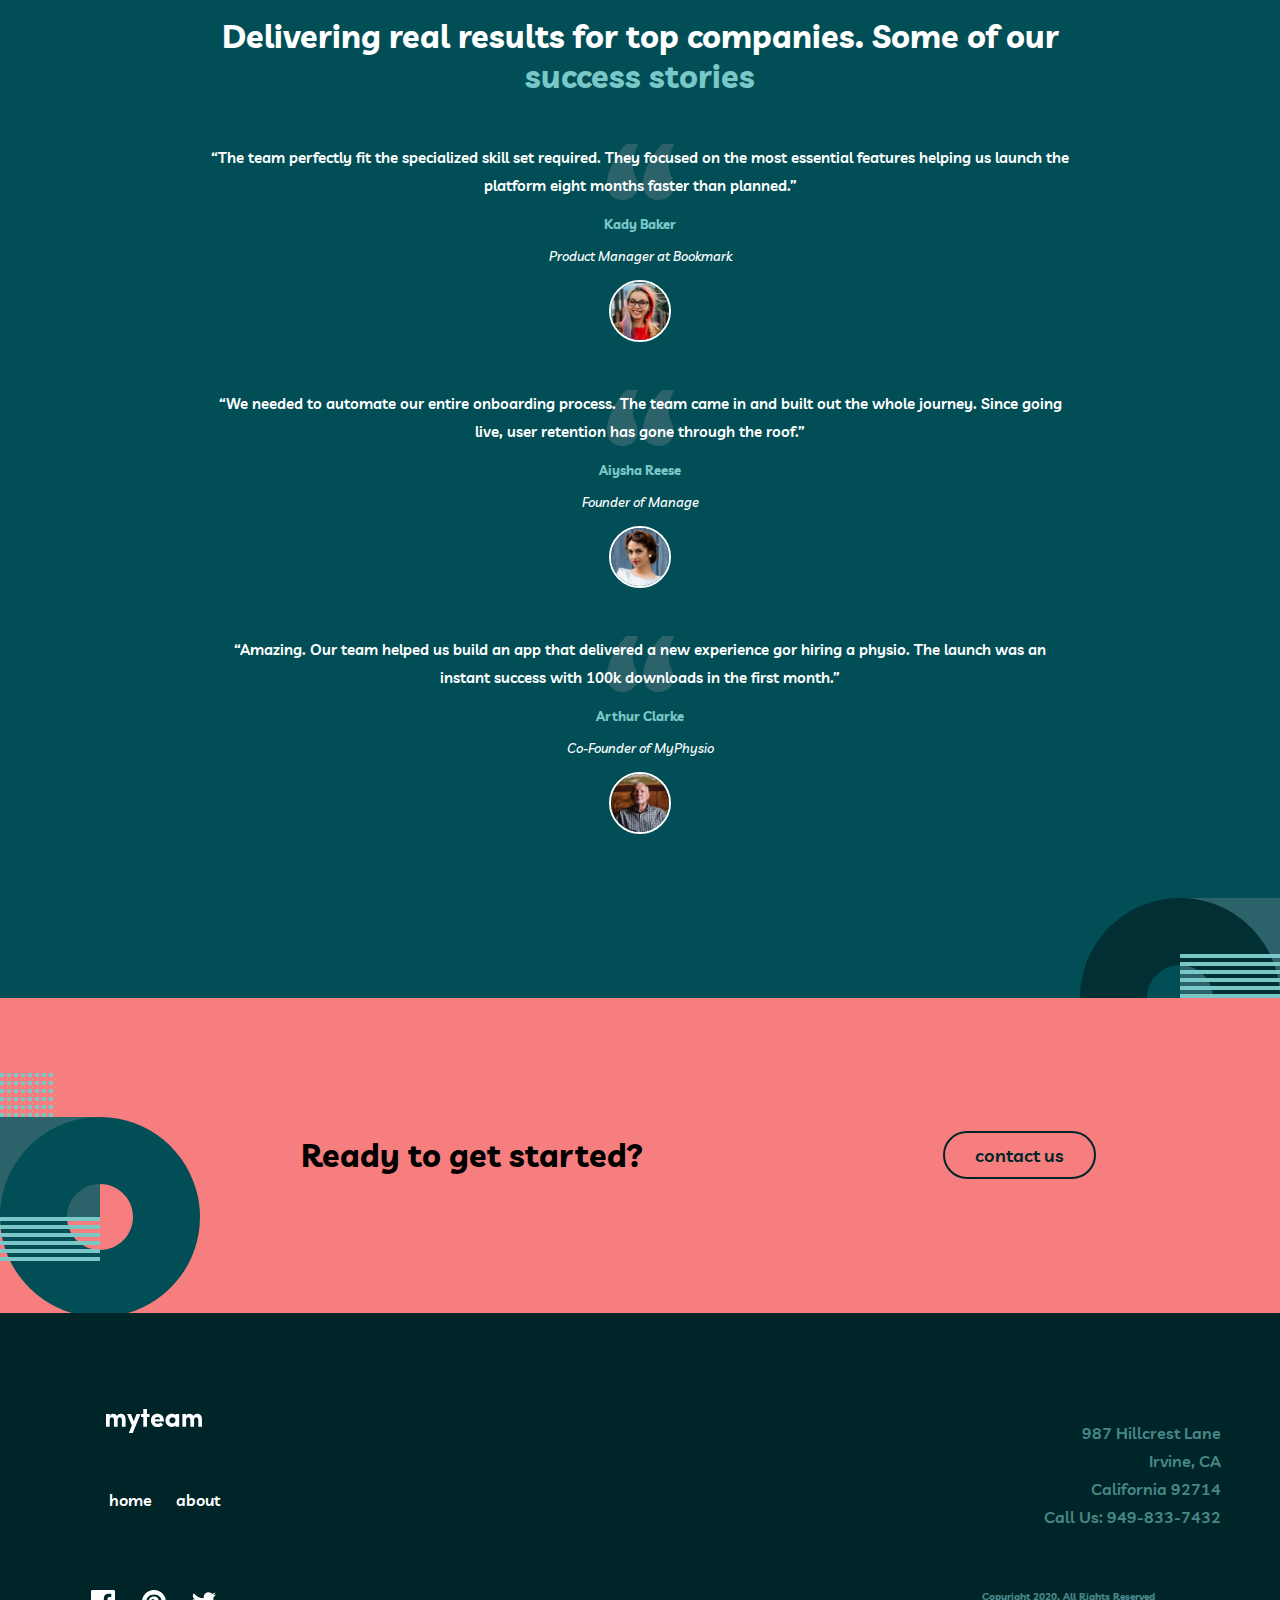
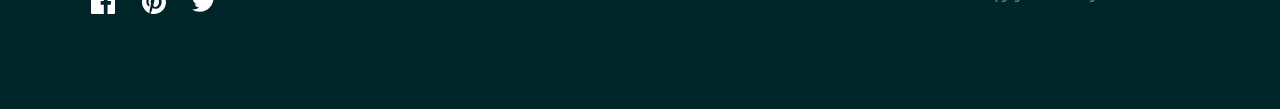
==== commit b9e8498b: "get started button link fixed" ====
--- a/index.html
+++ b/index.html
@@ -137,7 +137,7 @@
 
     <article class="get-started-container">
       <h5>Ready to get started?</h5>
-      <a href="./contact.html"></a><button class="get-started-container__btn">contact us</button></a>
+      <a href="./contact.html"><button class="get-started-container__btn">contact us</button></a>
         
       
     </article>
@@ -150,7 +150,7 @@
       </div>
       <ul class="footer-container__menu__list">
         <li><a href="/">home</a></li>
-        <li><a href="about.html">about</a></li>
+        <li><a href="./about.html">about</a></li>
       </ul>
     </nav>
 
--- a/sass/styles.css
+++ b/sass/styles.css
@@ -15,7 +15,7 @@
   background-color: #fff;
   margin: 3px 0;
   transition: 0.4s;
-  z-index: 10;
+  z-index: 5;
 }
 
 img {
@@ -40,7 +40,6 @@
 .open .mobile-menu {
   display: flex;
   flex-direction: column;
-  /*stacks each link on top of each other on mobile*/
   align-items: center;
   justify-content: center;
   z-index: 3;
@@ -50,17 +49,16 @@
   width: 70%;
   right: 0;
   box-shadow: -1px 9px 90px 180px rgba(45, 50, 77, 0.3490196078);
-  border-radius: 4px;
   padding: 32px 0;
   list-style: none;
   margin-top: 0;
   margin-bottom: 0;
+  background-color: #014e56;
+  background-image: url("/assets/bg-pattern-about-1-mobile-nav-1.svg");
+  background-repeat: no-repeat;
+  background-position: 200% bottom;
+  background-size: 200px 200px;
   font-family: "Livvic", sans-serif;
-  background-color: #014e56;
-  background-image: url("/assets/bg-pattern-home-2.svg");
-  background-repeat: no-repeat;
-  background-position: right bottom;
-  background-size: contain;
 }
 .open .mobile-menu li {
   padding: 0.5rem;
@@ -139,6 +137,8 @@
     font-family: "Livvic", sans-serif;
     text-align: center;
     gap: 1.125rem;
+    height: 50vh;
+    justify-content: center;
   }
   .intro-container .talent-container__content h1 {
     font-size: 2.5rem;
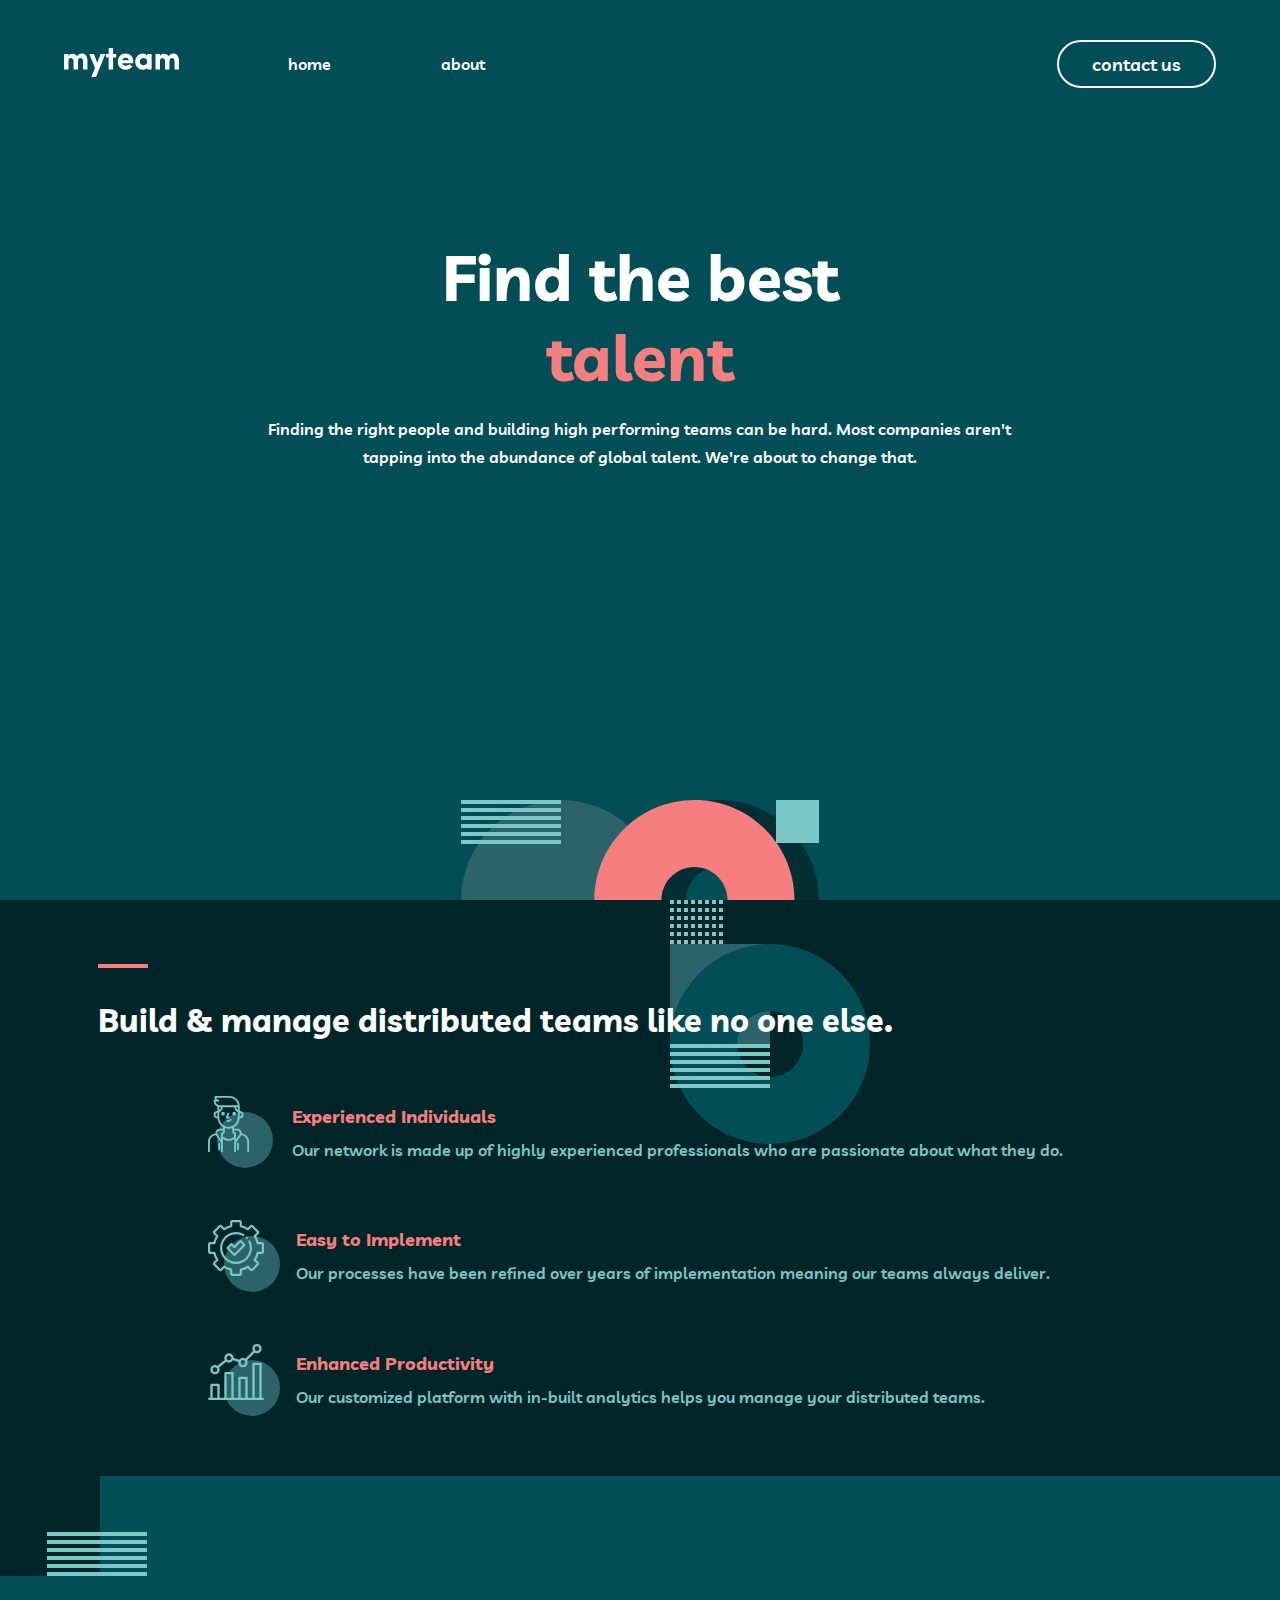
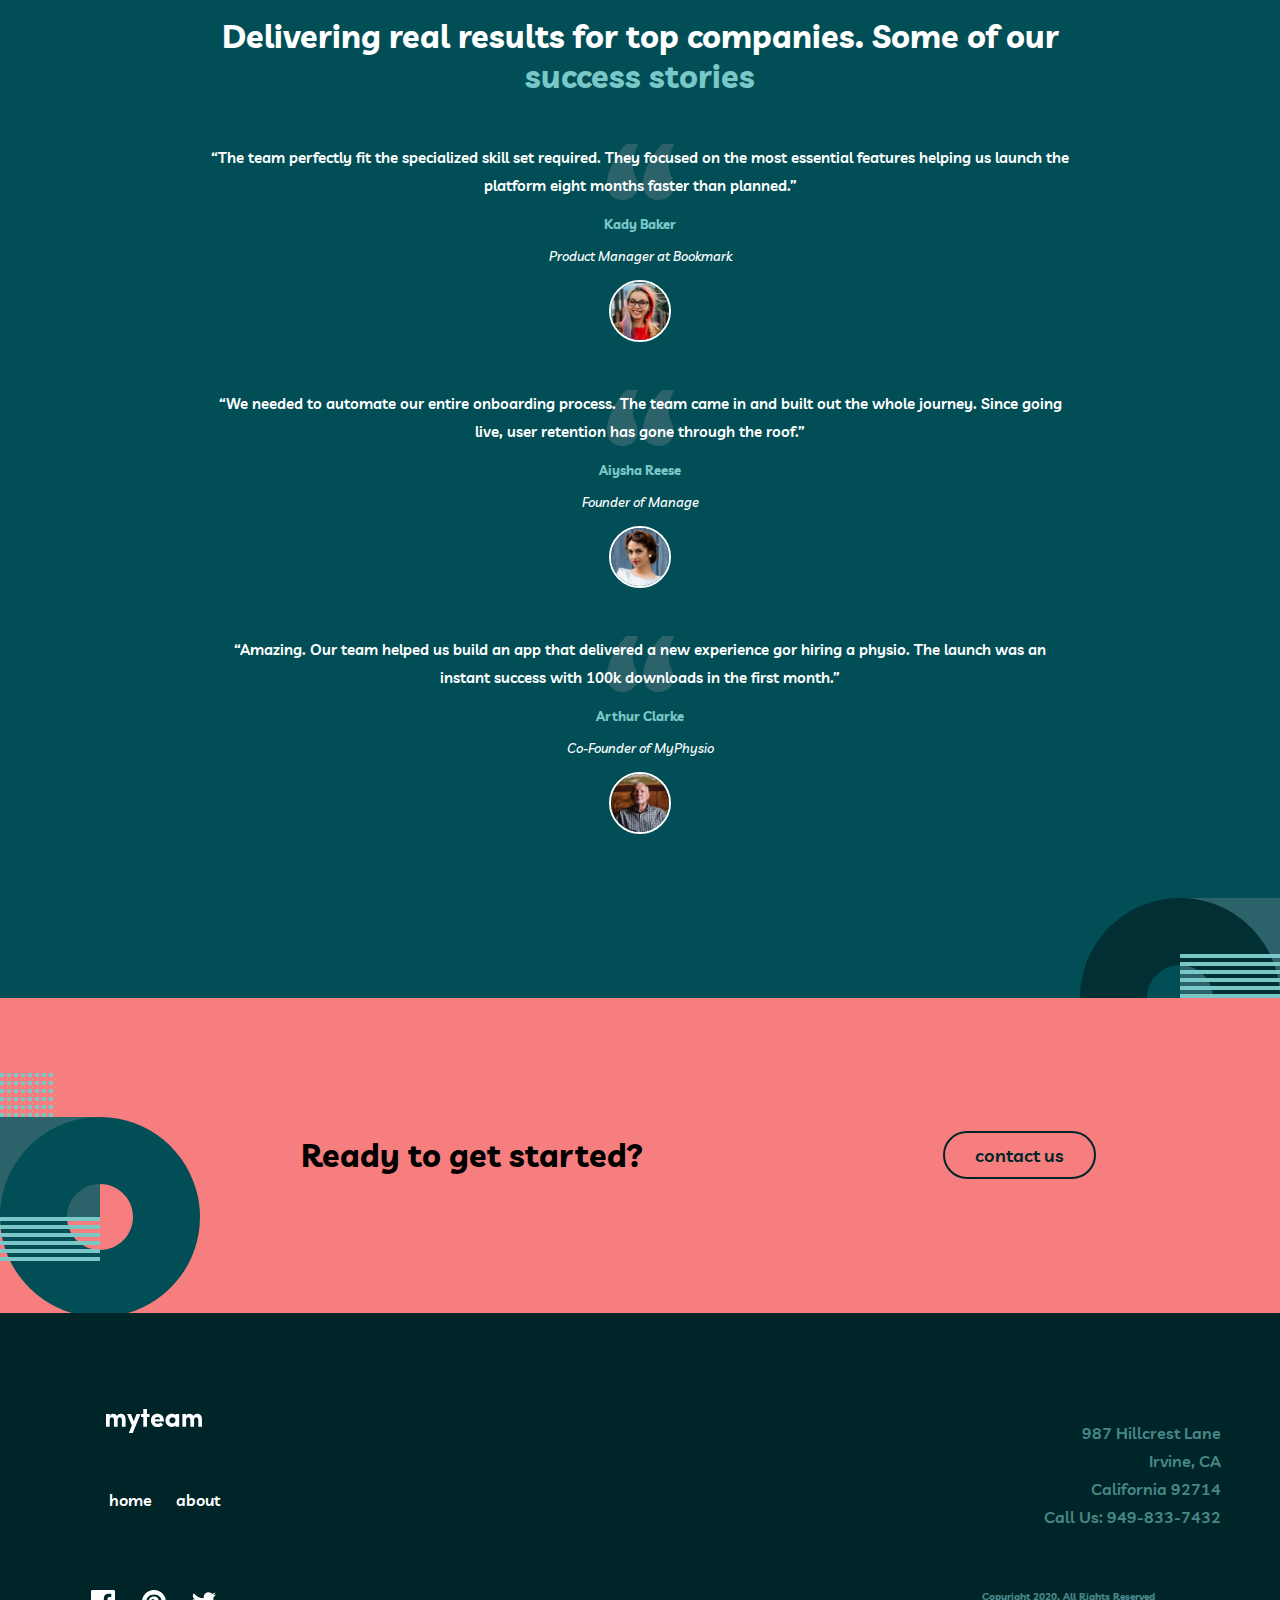
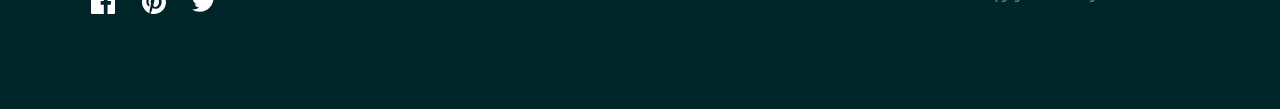
==== commit 2646bcde: "added position relative to mobile menu" ====
--- a/index.html
+++ b/index.html
@@ -43,7 +43,7 @@
       </header>
 
       <section id="talent">
-        <article class="talent-container">
+        <article class="talent-container">    
           <div class="talent-container__content">
             <h1>Find the best <span class="highlight">talent</span></h1>
             <p>Finding the right people and building high performing teams can be hard. Most companies aren't tapping
@@ -155,10 +155,10 @@
     </nav>
 
     <div class="footer-container__information">
-      <p>987 Hillcrest Lane</p>
-      <p>Irvine, CA</p>
-      <p>California 92714</p>
-      <p>Call Us: 949-833-7432</p>
+      <span>987 Hillcrest Lane</span>
+      <span>Irvine, CA</span>
+      <span>California 92714</span>
+      <span>Call Us: 949-833-7432</span>
     </div>
 
     <div class="footer-container__socials">
--- a/sass/styles.css
+++ b/sass/styles.css
@@ -10,6 +10,7 @@
 }
 
 #ham-icon div {
+  position: relative;
   width: 20px;
   height: 3px;
   background-color: #fff;
@@ -27,70 +28,56 @@
   width: auto;
 }
 
-/*will rotate counterclockwise once user presses the icon which will form an X along with bar2*/
-.open .bar1 {
-  transform: rotate(-45deg) translate(-6px, 2px);
-}
-.open .bar2 {
-  opacity: 0;
-}
-.open .bar3 {
-  transform: rotate(45deg) translate(-6px, -3px);
-}
-.open .mobile-menu {
+.mobile-menu {
   display: flex;
   flex-direction: column;
   align-items: center;
   justify-content: center;
   z-index: 3;
   height: 100vh;
-  margin-left: auto;
+  position: fixed;
+  right: -100%;
+  width: 70%;
+  list-style: none;
   top: 0;
-  width: 70%;
-  right: 0;
-  box-shadow: -1px 9px 90px 180px rgba(45, 50, 77, 0.3490196078);
-  padding: 32px 0;
-  list-style: none;
-  margin-top: 0;
-  margin-bottom: 0;
+  font-size: 1.5rem;
+  transition: all 0.3s linear;
   background-color: #014e56;
   background-image: url("/assets/bg-pattern-about-1-mobile-nav-1.svg");
   background-repeat: no-repeat;
   background-position: 200% bottom;
   background-size: 200px 200px;
   font-family: "Livvic", sans-serif;
-}
-.open .mobile-menu li {
+  gap: 1rem;
+}
+.mobile-menu li {
   padding: 0.5rem;
 }
-.open .mobile-menu li a {
+.mobile-menu li a {
   color: white;
   font-weight: 600;
   font-size: 1.125rem;
 }
 
+/*will rotate counterclockwise once user presses the icon which will form an X along with bar2*/
+.open .bar1 {
+  transform: rotate(-45deg) translate(-6px, 2px);
+}
+.open .bar2 {
+  opacity: 0;
+}
+.open .bar3 {
+  transform: rotate(45deg) translate(-6px, -3px);
+}
+.open .mobile-menu {
+  margin-left: auto;
+  right: 0;
+  box-shadow: -1px 9px 90px 180px rgba(45, 50, 77, 0.3490196078);
+  margin-top: 0;
+  margin-bottom: 0;
+}
+
 /*once user opens the icon the links will display in a stacked view*/
-.mobile-menu {
-  display: none;
-  position: absolute;
-  top: 50px;
-  /*fixed height of header*/
-  left: 0;
-  height: calc(70vh - 50px);
-  /*takes the full remaining space of site hence width 100. set the height to 100 and subtract it from the height of header*/
-  width: 100%;
-  margin-top: 10px;
-  font-size: 1.5rem;
-  /*sets the background of the menu once user opens the icon. I want to make this transition more seamless. (future update)*/
-  background-color: white;
-}
-.mobile-menu a {
-  color: #000;
-}
-.mobile-menu li {
-  margin-bottom: 10px;
-}
-
 .contact-btn {
   width: 159px;
   height: 48px;
@@ -155,7 +142,7 @@
     line-height: 1.75rem;
   }
   .features-container {
-    background-color: #004047;
+    background-color: #002529;
     background-image: url("/assets/bg-pattern-home-3.svg");
     background-repeat: no-repeat;
     background-size: auto;
